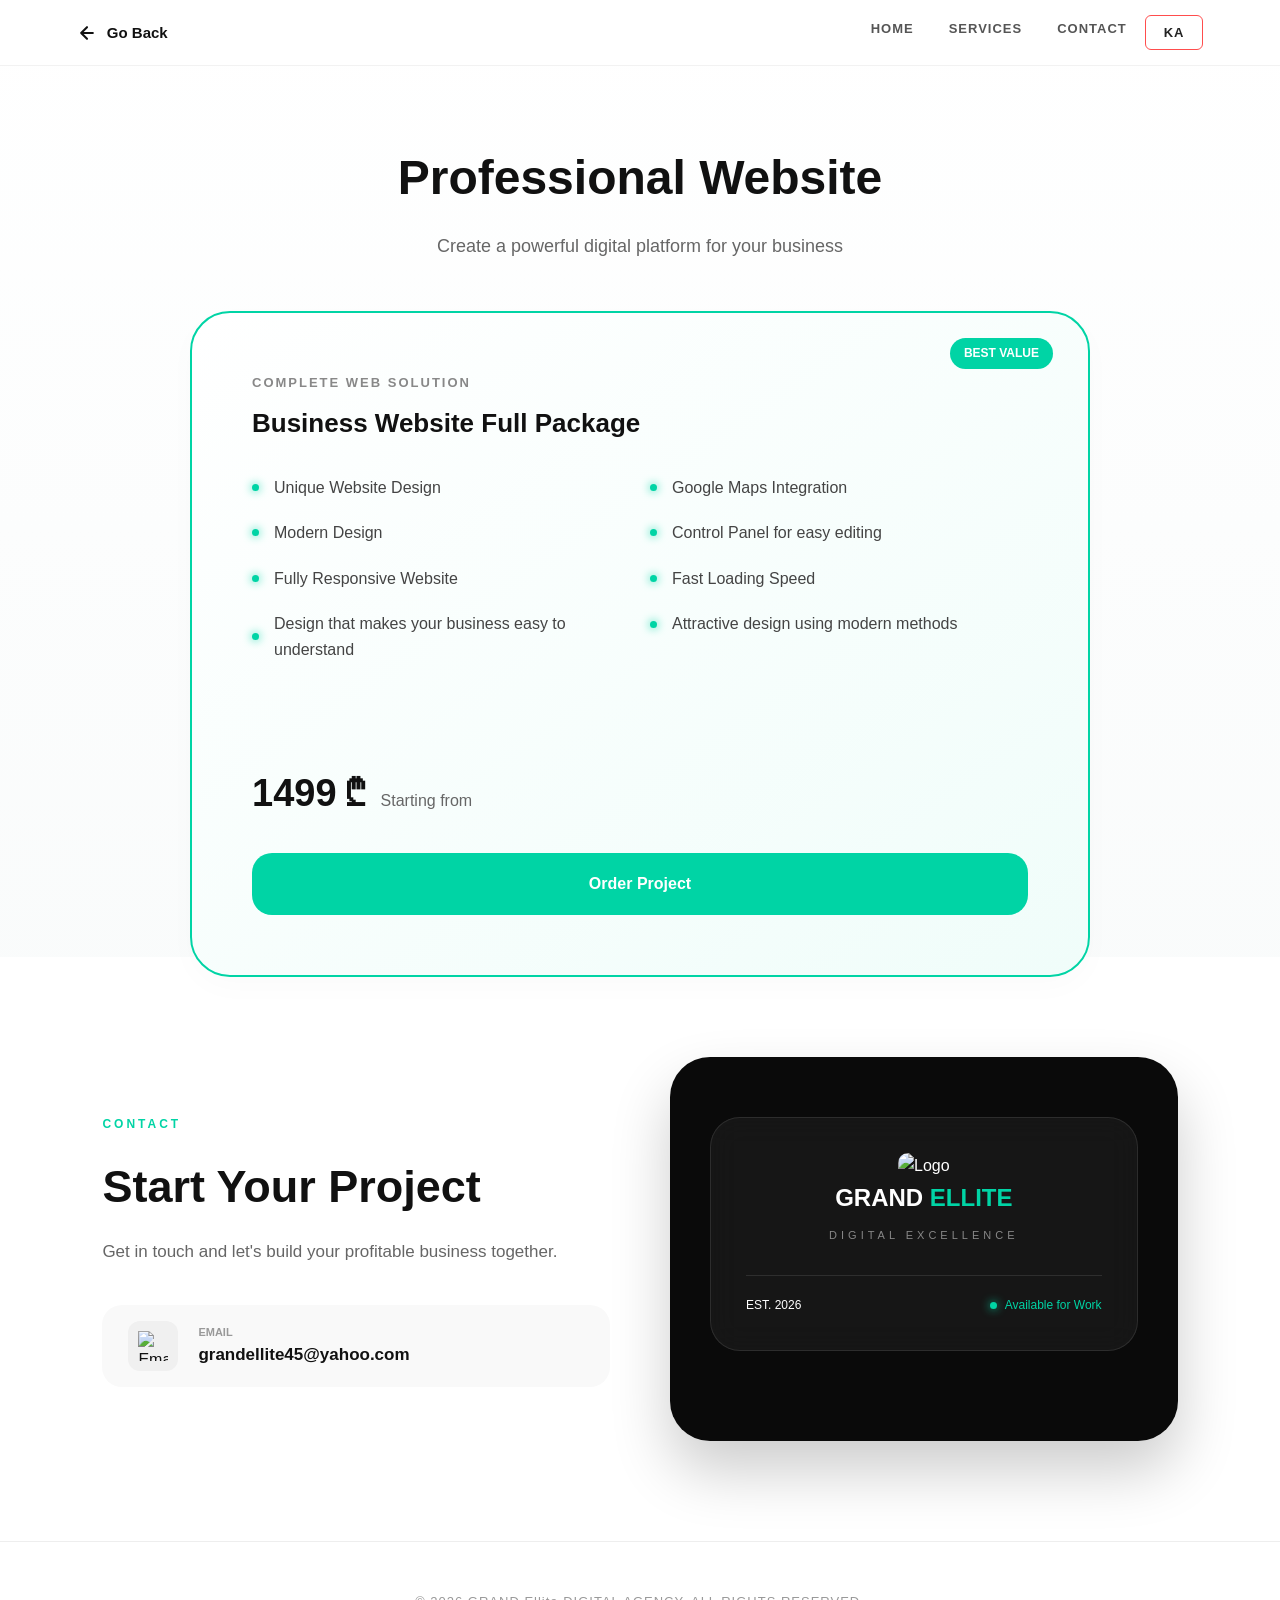
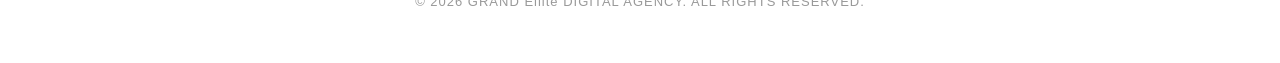
==== development.html @ 01a0b40e "Add files via upload" ====
<!DOCTYPE html>
<html lang="en">
<head>
<meta charset="UTF-8">
<meta name="viewport" content="width=device-width, initial-scale=1.0">
<title>Web Development | Grand Ellite</title>
<link rel="icon" type="image/jpg" href="https://res.cloudinary.com/dri8nh3tr/image/upload/v1772201062/641848408_2750234395339167_1551131228666599855_n_m57xh0.jpg">    
<link rel="stylesheet" href="style.css">
<link rel="stylesheet" href="marketing.css"> 
<meta name="description" content="Grand Ellite - Professional Digital Solutions & Web Development in Georgia. პროფესიონალური ციფრული გადაწყვეტილებები და ვებ-გვერდების დამზადება.">
<meta name="keywords" content="Grand Ellite, Digital Solutions, ვებ-საიტების დამზადება, Web Development Georgia, Social Media Marketing, ციფრული მარკეტინგი, ბიზნეს გადაწყვეტილებები, SEO Georgia">
<meta name="author" content="Grand Ellite Team">
<!-- <link rel="alternate" hreflang="ka" href="https://grandellite.ge/ka" />
<link rel="alternate" hreflang="en" href="https://grandellite.ge/en" /> -->
<meta property="og:title" content="Grand Ellite | Digital Solutions & Web Development">
<meta property="og:description" content="Professional digital services for your business. შექმენი შენი ციფრული მომავალი ჩვენთან ერთად.">
<meta property="og:type" content="website">
<meta property="og:url" content="https://grandellite.ge">
<meta property="og:image" content="https://t4.ftcdn.net/jpg/06/12/22/29/360_F_612222999_7nT8JXjdVkJMOdRHLBhQBqTvV8flOEJO.jpg">
<link rel="stylesheet" href="style.css">
</head>
<body>


<div class="top-nav">
    <a href="index.html#services" class="back-btn-minimal">
        <svg width="20" height="20" viewBox="0 0 24 24" fill="none" stroke="currentColor" stroke-width="2.5" stroke-linecap="round" stroke-linejoin="round"><path d="M19 12H5M12 19l-7-7 7-7"/></svg>
        <span data-key="go_back">Go Back</span>
    </a>
    
    <nav id="nav-menu">
        <a href="index.html#home" data-key="nav_home">Home</a>
        <a href="index.html#services" data-key="nav_services">Services</a>
        <a href="#contact" data-key="nav_contact">Contact</a>
        <button id="lang-switch" class="lang-btn">KA</button>
    </nav>

    <div class="burger" id="burger">
        <div class="line1"></div>
        <div class="line2"></div>
        <div class="line3"></div>
    </div>
</div>

<section class="packages-section">
    <div class="full-service-hero">
        <h1 data-key="web_h1">Professional <span class="accent">Websites</span></h1>
        <p class="hero-subtitle" data-key="web_p">Create a powerful digital platform for your business</p>
    </div>

    <div class="single-package-container">
        <div class="package-card-simple business-highlight featured-card">
            <div class="pkg-badge highlight" data-key="best_choice">Best Value</div>
            <div class="pkg-type accent-text" data-key="pkg_type">COMPLETE WEB SOLUTION</div>
            <div class="pkg-title" data-key="pkg_title">Business Website Full Package</div>
            
            <div class="pkg-grid-internal">
                <ul class="pkg-list">
                    <li><span class="dot"></span> <span data-key="feat_design">Unique Website Design</span></li>
                    <li><span class="dot"></span> <span data-key="feat_ui">Modern UI/UX</span></li>
                    <li><span class="dot"></span> <span data-key="feat_resp">Fully Responsive</span></li>
                    <li><span class="dot"></span> <span data-key="feat_conv">Conversion Layout</span></li>
                </ul>
                <ul class="pkg-list">
                    <li><span class="dot"></span> <span data-key="feat_maps">Google Maps Integration</span></li>
                    <li><span class="dot"></span> <span data-key="feat_panel">Control Panel</span></li>
                    <li><span class="dot"></span> <span data-key="feat_perf">High Performance</span></li>
                    <li><span class="dot"></span> <span data-key="feat_dev">Modern Standards</span></li>
                </ul>
            </div>
<!-- 
            <div class="benefits-grid">
                <div class="benefit-item">
                    <div class="benefit-icon">📈</div>
                    <h4 data-key="benefit1_h">Sales Growth</h4>
                    <p data-key="benefit1_p">Your business is open 24/7, reaching more customers.</p>
                </div>
                
                <div class="benefit-item">
                    <div class="benefit-icon">🤝</div>
                    <h4 data-key="benefit2_h">Build Trust</h4>
                    <p data-key="benefit2_p">A professional site builds brand authority.</p>
                </div>
                
                <div class="benefit-item">
                    <div class="benefit-icon">⚡</div>
                    <h4 data-key="benefit3_h">Automation</h4>
                    <p data-key="benefit3_p">Save time: Customers find information effortlessly.</p>
                </div>
            </div> -->

            <div class="pkg-price-box">
                <span class="price">1499 ₾</span>
                <span class="price-label" data-key="start_from">Starting from</span>
            </div>
            
            <a href="#contact" class="pkg-btn" data-key="order_btn">Order Project</a>
        </div>
    </div>
</section>

<section class="contact" id="contact">
    <div class="contact-container">
        <div class="contact-info">
            <span class="sub-title" data-key="cont_sub">Contact</span>
            <h2 class="contact-title" data-key="cont_h2">Start Your <span class="accent">Project</span></h2>
            <p class="contact-desc" data-key="cont_desc">Get in touch and let's build your profitable business together.</p>
            
            <div class="contact-methods">
                
<a href="mailto:grandellite45@yahoo.com" class="method-item">
    <div class="icon-img-box">
        <img src="https://cdn-icons-png.flaticon.com/512/542/542689.png" alt="Email" class="method-img">
    </div>
    <div>
        <h4 data-key="email">Email</h4>
        <p>grandellite45@yahoo.com</p>
    </div>
</a>
            </div> 
        </div>
        
        <div class="contact-branding-box">
            <div class="floating-card">
                <img class="float-img" src="https://res.cloudinary.com/dri8nh3tr/image/upload/v1772201062/641848408_2750234395339167_1551131228666599855_n_m57xh0.jpg" alt="Logo">
                <div class="card-logo">Grand <span>Ellite</span></div>
                <p class="excellence-text">Digital Excellence</p>
                <div class="card-footer">
                    <span>EST. 2026</span>
                    <div class="availability" data-key="avail">
                        <span class="dot"></span> Available for Work
                    </div>
                </div>
            </div>
      </div>
</section>

<footer data-key="footer">
    © 2026 GRAND ELLITE DIGITAL AGENCY. ALL RIGHTS RESERVED.
</footer>

<script src="script.js"></script>
</body>
</html>
---- style.css ----
* {
    margin: 0;
    padding: 0;
    box-sizing: border-box;
    font-family: 'Helvetica Neue', Helvetica, Arial, sans-serif;
    scroll-behavior: smooth;
}

body {
    background: #ffffff;
    color: #111;
    line-height: 1.6;
    overflow-x: hidden;
}

header {
    position: fixed;
    width: 100%;
    height: 80px;
    padding: 0 8%;
    display: flex;
    justify-content: space-between;
    align-items: center;
    background: rgba(255, 255, 255, 0.95);
    backdrop-filter: blur(10px);
    z-index: 1000;
    border-bottom: 1px solid #e0d2d2a1;
}

header span {
    color: #00d4a5;
}

.logo-container {
    display: flex;
    align-items: center;
    gap: 12px;
    text-decoration: none;
    color: inherit;
}

.logo-img {
    height: 60px; 
    width: auto;
    border-radius: 8px;
}

.logo {
    font-size: 22px;
    font-weight: 900;
    letter-spacing: 2px;
    text-transform: uppercase;
}

nav {
    display: flex;
    align-items: center;
}

nav a {
    color: #555;
    text-decoration: none;
    margin-left: 35px;
    font-size: 13px;
    font-weight: 700;
    text-transform: uppercase;
    letter-spacing: 1px;
    position: relative;
    padding-bottom: 6px;
    transition: color 0.3s ease;
}

nav a::after {
    content: '';
    position: absolute;
    width: 0;
    height: 2px;
    bottom: 0;
    left: 50%;
    background-color: #00d4a5;
    transition: all 0.3s cubic-bezier(0.4, 0, 0.2, 1);
    transform: translateX(-50%);
    opacity: 0;
}

nav a:hover {
    color: #00d4a5;
}

nav a:hover::after {
    width: 100%;
    opacity: 1;
}

nav a:last-child {
    border: 2px solid #00d4a5;
    padding: 10px 22px;
    border-radius: 50px;
    transition: all 0.3s ease;
}

nav a:last-child::after {
    display: none; 
}

nav a:last-child:hover {
    background: #00d4a5;
    color: #fff;
    transform: translateY(-2px);
}

.btn-more {
    display: inline-block;
    margin-top: 15px;
    padding: 10px 20px;
    background: rgba(255, 255, 255, 0.1);
    color: #fff;
    text-decoration: none;
    border-radius: 5px;
    font-size: 14px;
    font-weight: 500;
    transition: all 0.3s ease;
    border: 1px solid rgba(255, 255, 255, 0.2);
    backdrop-filter: blur(5px);
}

.btn-more:hover {
    background: #fff;
    color: #000;
    transform: translateY(-2px);
}

.premium-buttons {
    display: flex;
    gap: 15px;
    align-items: center;
    margin-top: 20px;
}

.premium-card .btn-more {
    margin-top: 0;
    border-color: #ffd700; 
}

.burger {
    display: none;
    cursor: pointer;
    z-index: 1001;
}

.burger div {
    width: 25px;
    height: 3px;
    background-color: #111;
    margin: 5px;
    transition: all 0.3s ease;
}

.hero {
    height: 100vh;
    display: flex;
    align-items: center;
    padding: 0 8%;
    background: linear-gradient(rgba(0,0,0,0.5), rgba(0,0,0,0.5)),
    url('https://images.unsplash.com/photo-1519389950473-47ba0277781c?q=80&w=2000') center/cover;
    color: white;
}

.hero-content {
    max-width: 800px;
}

.hero h1 {
    font-size: clamp(40px, 8vw, 70px);
    line-height: 1.1;
    margin-bottom: 20px;
    font-weight: 800;
}

.hero p {
    font-size: clamp(16px, 3vw, 20px);
    margin-bottom: 35px;
    color: #e0e0e0;
    max-width: 600px;
}

.cta-btn {
    display: inline-block;
    padding: 18px 40px;
    background: #00d4a5;
    color: #000;
    text-decoration: none;
    border-radius: 50px;
    font-weight: 800;
    text-transform: uppercase;
    font-size: 14px;
    transition: 0.3s;
}

.cta-btn:hover {
    background: #fff;
    transform: translateY(-3px);
    box-shadow: 0 10px 20px rgba(0,0,0,0.2);
}

:root{
    --accent: #ff4d4d;
    --text: #222;
    --speed: .25s;
}

.lang-btn{
    display:inline-flex;
    align-items:center;
    justify-content:center;
    margin-left:18px;
    padding:9px 18px;
    font-size:13px;
    font-weight:600;
    letter-spacing:0.8px;
    color:var(--text);
    background:transparent;
    border:1.8px solid var(--accent);
    border-radius:6px; 
    cursor:pointer;
    transition: all var(--speed) ease;
}

.lang-btn:hover{
    color:var(--accent);
    border-color:var(--accent);
    background:rgba(255,77,77,0.08);
    transform:translateY(-2px);
}

.lang-btn:active{
    transform:translateY(0);
    background:rgba(255,77,77,0.15);
}

@media (max-width:768px){

    .lang-btn{
        margin-top:15px;
        margin-left:0;
        width:150px;
        padding:10px;
    }}

.services {
    padding: 120px 8%;
    background: #fff;
}

.services-header {
    text-align: center;
    margin-bottom: 70px;
}

.sub-title {
    color: #00d4a5;
    font-weight: 800;
    letter-spacing: 3px;
    text-transform: uppercase;
    font-size: 12px;
}

.services-title {
    font-size: 45px;
    font-weight: 900;
    margin-top: 10px;
}

.accent { color: #00d4a5; font-style: italic; }

.services-grid {
    display: grid;
    grid-template-columns: 1fr 1fr; 
    gap: 30px;
    max-width: 1200px;
    margin: 0 auto;
}

.card {
    position: relative;
    border-radius: 35px;
    overflow: hidden;
    min-height: 400px;
    border: 1px solid #f0f0f0;
    background: #fff;
    transition: all 0.5s ease;
    cursor: pointer;
}

.card:hover {
    transform: translateY(-10px);
    box-shadow: 0 30px 60px rgba(0,0,0,0.1);
}

.card-image {
    position: absolute;
    inset: 0;
    background-size: cover;
    background-position: center;
    transition: 0.6s;
}

.card:hover .card-image { transform: scale(1.1); }

.card-overlay {
    position: absolute;
    inset: 0;
    background: linear-gradient(to top, rgba(0,0,0,0.9), rgba(0,0,0,0.1));
}

.card-body {
    position: absolute;
    bottom: 0;
    padding: 45px;
    color: white;
    z-index: 2;
}

.card-tag {
    background: #00d4a5;
    color: #000;
    padding: 5px 15px;
    border-radius: 50px;
    font-size: 10px;
    font-weight: 800;
    text-transform: uppercase;
    display: inline-block;
    margin-bottom: 15px;
}

.card-tag.gold { background: #ffd700; }
.card h3 { font-size: 28px; margin-bottom: 10px; }
.card p { font-size: 16px; opacity: 0.8; }

.full-width {
    grid-column: span 2;
    background: #0a0a0a;
    min-height: 500px;
    display: flex;
}

.premium-layout {
    display: flex;
    width: 100%;
    height: 100%;
}

.premium-text {
    flex: 1;
    padding: 70px;
    display: flex;
    flex-direction: column;
    justify-content: center;
    color: white;
}

.premium-text h3 { font-size: 45px; margin-bottom: 20px; color: white; }
.premium-text p { color: #aaa; font-size: 18px; margin-bottom: 35px; line-height: 1.7; }

.premium-gallery {
    flex: 1;
    display: flex;
    gap: 20px;
    padding: 30px;
    background: #111;
}

.gallery-item {
    flex: 1;
    border-radius: 25px;
    overflow: hidden;
    position: relative;
    box-shadow: 0 20px 40px rgba(0,0,0,0.5);
}

.gallery-item img {
    width: 100%;
    height: 100%;
    object-fit: cover;
    transition: 0.5s;
}

.item-1 { transform: translateY(-20px); }
.item-2 { transform: translateY(20px); }
.gallery-item:hover img { transform: scale(1.1) rotate(2deg); }

.badge-discount {
    position: absolute;
    top: 30px;
    right: 30px;
    background: #f43f5e;
    color: white;
    padding: 8px 20px;
    border-radius: 50px;
    font-weight: 900;
    font-size: 13px;
    z-index: 10;
}

.wa-container {
    position: fixed;
    bottom: 20px;
    right: 20px;
    z-index: 999;
}

.wa-button {
    width: 60px;
    height: 60px;
    background: #25D366;
    border-radius: 50%;
    display: flex;
    align-items: center;
    justify-content: center;
    cursor: pointer;
    box-shadow: 0 8px 25px rgba(0,0,0,0.3);
    animation: pulse 2s infinite;
}

.wa-button img {
    width: 30px;
}

@keyframes pulse {
    0% { box-shadow: 0 0 0 0 rgba(37,211,102, 0.7); }
    70% { box-shadow: 0 0 0 15px rgba(37,211,102, 0); }
    100% { box-shadow: 0 0 0 0 rgba(37,211,102, 0); }
}

.wa-chat-box {
    width: 280px;
    background: #111;
    border-radius: 15px;
    overflow: hidden;
    display: none;
    margin-bottom: 10px;
    box-shadow: 0 10px 30px rgba(0,0,0,0.4);
}

.wa-header {
    background: #25D366;
    color: white;
    padding: 10px;
    display: flex;
    justify-content: space-between;
    align-items: center;
}

.wa-header span{
    cursor: pointer;
}

.wa-body {
    padding: 15px;
    display: flex;
    flex-direction: column;
    gap: 10px;
}

.wa-body input {
    padding: 8px;
    border-radius: 8px;
    border: none;
}

.wa-body button {
    background: #25D366;
    border: none;
    padding: 8px;
    border-radius: 8px;
    cursor: pointer;
    font-weight: bold;
}



footer {
    padding: 50px;
    text-align: center;
    border-top: 1px solid #eee;
    color: #999;
    font-size: 13px;
}

.contact {
    padding: 100px 8%;
    background: #ffffff;
    margin-top: -100px;
}

.contact-container {
    max-width: 1200px;
    margin: 0 auto;
    display: grid;
    grid-template-columns: 1fr 1fr;
    gap: 60px;
    align-items: center;
}

.contact-title {
    font-size: 45px;
    font-weight: 900;
    margin: 15px 0;
}

.contact-desc {
    color: #666;
    margin-bottom: 40px;
    font-size: 17px;
}

.contact-methods {
    display: flex;
    flex-direction: column;
    gap: 15px;
}

.method-item {
    display: flex;
    align-items: center;
    gap: 20px;
    padding: 20px;
    background: #fcfcfc;
    border: 1px solid #f0f0f0;
    border-radius: 20px;
    text-decoration: none;
    color: inherit;
    transition: 0.3s;
}

.method-item:hover {
    transform: translateX(10px);
    border-color: #00d4a5;
}

.method-item .icon {
    font-size: 20px;
    color: #00d4a5;
    background: rgba(0, 212, 165, 0.1);
    width: 50px;
    height: 50px;
    display: flex;
    align-items: center;
    justify-content: center;
    border-radius: 12px;
}

.method-item h4 { font-size: 11px; text-transform: uppercase; color: #999; }
.method-item p { font-weight: 700; font-size: 17px; }

/* Branding Box (Right) */
.contact-branding-box {
    background: #0a0a0a;
    border-radius: 40px;
    padding: 60px 40px;
    position: relative;
    overflow: hidden;
    display: flex;
    flex-direction: column;
    align-items: center;
    box-shadow: 0 30px 60px rgba(0,0,0,0.2);
}

.floating-card {
    background: rgba(255, 255, 255, 0.05);
    backdrop-filter: blur(15px);
    border: 1px solid rgba(255, 255, 255, 0.1);
    padding: 35px;
    border-radius: 30px;
    width: 100%;
    text-align: center;
    color: white;
    z-index: 2;
    margin-bottom: 30px;
}

.float-img{
    max-width: 120px;
    border-radius: 10px;
}

.card-img-top {
    height: 60px;
    margin-bottom: 15px;
}

.card-logo {
    font-size: 24px;
    font-weight: 900;
    text-transform: uppercase;
}

.card-logo span { color: #00d4a5; }

.excellence-text {
    font-size: 11px;
    letter-spacing: 4px;
    text-transform: uppercase;
    color: #888;
    margin: 10px 0 30px;
}

.card-footer {
    display: flex;
    justify-content: space-between;
    align-items: center;
    font-size: 12px;
    border-top: 1px solid rgba(255,255,255,0.1);
    padding-top: 20px;
}

.availability {
    display: flex;
    align-items: center;
    gap: 8px;
    color: #00d4a5;
}

.dot {
    width: 7px;
    height: 7px;
    background: #00d4a5;
    border-radius: 50%;
    box-shadow: 0 0 10px #00d4a5;
    animation: blink 2s infinite;
}

.social-links {
    display: flex;
    gap: 15px;
    justify-content: center;
    margin-top: 10px;
}

.social-icon-img {
    width: 45px;
    height: 45px;
    background: rgba(255, 255, 255, 0.1); 
    border-radius: 50%;
    display: flex;
    align-items: center;
    justify-content: center;
    transition: all 0.3s ease;
    padding: 10px;
    overflow: hidden;
}

.social-icon-img img {
    width: 100%;
    height: 100%;
    object-fit: contain;
}

.social-icon-img:hover {
    background: rgba(255, 255, 255, 0.2);
    transform: translateY(-5px) scale(1.1);
    box-shadow: 0 10px 20px rgba(0, 0, 0, 0.3);
}

.social-icon-img[aria-label="TikTok"] img {
    filter: drop-shadow(0 0 2px rgba(255,255,255,0.5));
}

.circle-decoration {
    position: absolute;
    width: 250px;
    height: 250px;
    background: #00d4a5;
    filter: blur(100px);
    opacity: 0.15;
    top: -50px;
    right: -50px;
}

.icon-img-box {
    width: 50px;
    height: 50px;
    display: flex;
    align-items: center;
    justify-content: center;
    background: #f0f0f0; 
    border-radius: 12px;
    padding: 10px;
    transition: all 0.3s ease;
}

.method-img {
    width: 100%;
    height: 100%;
    object-fit: contain;
    transition: all 0.3s ease;
}

.method-item:hover .icon-img-box {
    background: rgba(0, 212, 165, 0.15);
    transform: scale(1.05);
}

.method-item:hover .method-img {
    transform: scale(1.1); 
}

.method-item {
    display: flex;
    align-items: center;
    gap: 20px;
    padding: 15px 25px;
    background: #f9f9f9;
    border-radius: 20px;
    text-decoration: none;
    color: #111;
    transition: 0.3s;
    border: 1px solid transparent; 
}

.method-item:hover {
    background: #ffffff;
    border-color: #00d4a5;
    box-shadow: 0 10px 20px rgba(0,0,0,0.05);
}

/* FAQ Static Section */
.faq-static {
    padding: 100px 8%;
    background: #ffffff;
    margin-top: -120px;
}

.faq-static-container {
    max-width: 1200px;
    margin: 0 auto;
}

.faq-static-grid {
    display: grid;
    grid-template-columns: repeat(auto-fit, minmax(450px, 1fr));
    gap: 30px;
}

.faq-static-card {
    background: #f3f1f1ca;
    padding: 35px;
    border-radius: 30px;
    border: 1px solid #f0f0f0;
    transition: 0.3s;
    cursor: pointer;
    display: flex;
    flex-direction: column;
}

.faq-static-card:hover {
    background: #fff;
    border-color: #00d4a5;
    box-shadow: 0 15px 40px rgba(0,0,0,0.05);
    transform: translateY(-5px);
}

.faq-q-box {
    display: flex;
    align-items: center; 
    gap: 15px;
    margin-bottom: 15px;
}

.faq-logo-box {
    width: 100px;
    height: 100px;
    min-width: 100px;
    display: flex;
    align-items: center;
    justify-content: center;
}

.faq-logo-box img {
    width: 100%;
    height: 100%;
    object-fit: contain;
}

.faq-q-box h3 {
    font-size: 19px;
    font-weight: 800;
    color: #111;
    line-height: 1.4;
}

.faq-a-box p {
    color: #666;
    font-size: 15px;
    line-height: 1.7;
    padding-left: 55px; 
}

@keyframes fadeInUp {
    from {
        opacity: 0;
        transform: translateY(30px);
    }
    to {
        opacity: 1;
        transform: translateY(0);
    }
}

.reveal {
    opacity: 0; 
    animation: fadeInUp 1s ease forwards;
}

.delay-1 { animation-delay: 0.2s; }
.delay-2 { animation-delay: 0.5s; }
.delay-3 { animation-delay: 0.8s; }

.referral-program {
    padding: 100px 5%;
    background-color: #0b0b0b;
    color: #fff;
    font-family: 'Segoe UI', sans-serif;
}

.referral-container {
    max-width: 1200px;
    margin: 0 auto;
    display: flex;
    align-items: center;
    gap: 50px;
    background: #151515;
    padding: 60px;
    border-radius: 30px;
    border: 1px solid #333;
}

.ref-content-side {
    flex: 1;
}

.badge {
    background: #ffd700;
    color: #000;
    padding: 5px 15px;
    border-radius: 50px;
    font-weight: bold;
    font-size: 0.8rem;
    text-transform: uppercase;
}

.ref-content-side h2 {
    font-size: 3rem;
    margin-top: 20px;
    line-height: 1.2;
}

.highlight {
    color: #ffd700;
}

.ref-content-side p {
    color: #aaa;
    margin: 20px 0;
    font-size: 1.1rem;
}

.income-info {
    margin: 30px 0;
}

.income-item {
    display: flex;
    justify-content: space-between;
    background: rgba(255, 215, 0, 0.05);
    padding: 15px 20px;
    border-radius: 10px;
    margin-bottom: 10px;
    border-left: 4px solid #ffd700;
}

.your-profit {
    font-weight: bold;
    color: #ffd700;
}

.simple-steps {
    display: flex;
    gap: 20px;
    margin-bottom: 40px;
}

.s-step {
    text-align: center;
    flex: 1;
}

.s-step img {
    width: 40px;
    filter: invert(1); 
    margin-bottom: 10px;
}

.s-step p {
    font-size: 0.9rem;
    color: #fff;
}

.btn-cash {
    display: inline-block;
    padding: 18px 40px;
    background: #ffd700;
    color: #000;
    font-weight: bold;
    text-decoration: none;
    border-radius: 12px;
    font-size: 1.1rem;
    transition: 0.3s;
}

.btn-cash:hover {
    transform: scale(1.05);
    box-shadow: 0 10px 30px rgba(255, 215, 0, 0.3);
}

.ref-image-side {
    flex: 1;
}

.money-img-wrapper {
    position: relative;
}

.money-img-wrapper img {
    width: 100%;
    border-radius: 20px;
    box-shadow: 0 20px 50px rgba(0,0,0,0.5);
}

.cash-badge {
    position: absolute;
    bottom: -20px;
    right: -20px;
    background: #ffd700;
    color: #000;
    padding: 20px 30px;
    border-radius: 15px;
    font-size: 1.5rem;
    font-weight: 900;
    transform: rotate(-5deg);
    box-shadow: 0 10px 20px rgba(0,0,0,0.3);
}
.burger div {
    width: 25px;
    height: 3px;
    background-color: #111;
    margin: 5px;
    transition: all 0.3s ease;
}

/* მობილურზე რომ გამოჩნდეს */
@media (max-width: 900px) {
    .burger {
        display: block !important;
    }
    .ref-content-side h2 {
        font-size: 2rem;
    }
    .ref-image-side {
        margin-top: 40px;
    }
     .faq-static-grid {
        grid-template-columns: 1fr;
    }
    .faq-static-card {
        padding: 25px;
    }
    .faq-static {
        padding: 60px 5%;
    }
    .faq-a-box p {
        padding-left: 0; 
        margin-top: 10px;
    }
    
    nav a:last-child {
    border:none;

}

    .contact-container {
     grid-template-columns: 1fr; 
    }

    .contact { 
    padding: 60px 5%; 
 }

    header {
        padding: 0 5%;
    }

    .burger {
        display: block;
        cursor: pointer;
        z-index: 1100; 
    }

    nav {
        position: fixed;
        right: 0;
        top: 0;
        height: 100vh;
        width: 60%; 
        background: #ffffff;
        display: flex;
        flex-direction: column;
        align-items: flex-start;
        padding: 120px 40px;
        box-shadow: -15px 0 35px rgba(0,0,0,0.1);
        z-index: 1050;
        transform: translateX(100%);
        transition: transform 0.5s cubic-bezier(0.77, 0.2, 0.05, 1);
    }

    .nav-active {
        transform: translateX(0%);
    }

    nav a {
        margin: 10px 0;
        margin-left: 0;
        font-size: 16px;
        font-weight: 600;
        width: 100%;
        padding: 12px 0;
        border-bottom: 1px solid #f0f0f0;
        color: #111;
        display: block;
    }

    nav a:last-child {
        border-bottom: none;
        background: transparent;
        color: #00d4a5;
        padding: 15px 0;
        border-radius: 0;
        font-weight: 800;
    }

    nav a:last-child:hover {
        background: transparent;
        color: #111;
        transform: none;
    }

    .toggle .line1 {
        transform: rotate(-45deg) translate(-5px, 6px);
        background-color: #00d4a5;
    }
    .toggle .line2 {
        opacity: 0;
    }
    .toggle .line3 {
        transform: rotate(45deg) translate(-5px, -6px);
        background-color: #00d4a5;
    }

    .services-grid {
        grid-template-columns: 1fr;
        gap: 20px;
    }

    .full-width {
        grid-column: span 1;
        flex-direction: column;
    }

    .card {
        min-height: 350px;
    }

    .premium-layout {
        flex-direction: column;
    }

    .premium-text {
        padding: 40px 25px;
        order: 2;
    }

    .premium-text h3 {
        font-size: 30px;
    }

    .premium-gallery {
        flex: none;
        height: 350px;
        padding: 20px;
        order: 1;
    }

    .item-1, .item-2 {
        transform: translateY(0); 
    }

    .hero h1 {
        font-size: 35px;
    }
}

@keyframes blink {
    0%, 100% { opacity: 1; }
    50% { opacity: 0.3; }
}

@media screen and (max-width:1300px) {
    .hero{
        height: 70vh;
    }
}

@media screen and (max-width:600px) {
    .hero-content{
        margin-top: 50px;
    }
}
---- marketing.css ----
body {
    font-family: 'Inter', 'Segoe UI', sans-serif;
    margin: 0;
    padding: 0;
    overflow-x: hidden;
}

.top-nav {
    display: flex;
    justify-content: space-between;
    align-items: center;
    padding: 15px 6%;
    background: rgba(255, 255, 255, 0.95);
    backdrop-filter: blur(10px);
    position: fixed;
    width: 100%;
    box-sizing: border-box;
    border-bottom: 1px solid rgba(0,0,0,0.05);
    top: 0;
    z-index: 1000;
}

.back-btn-minimal {
    display: flex;
    align-items: center;
    gap: 10px;
    text-decoration: none;
    color: #111;
    font-weight: 700;
    font-size: 15px;
    transition: 0.3s;
}

.back-btn-minimal:hover {
    color: #00d4a5;
    transform: translateX(-5px);
}

.nav-brand {
    display: flex;
    align-items: center;
    gap: 12px;
}

.nav-brand img {
    width: 40px;
    height: 40px;
    border-radius: 8px;
}

.logo-text {
    font-size: 18px;
    font-weight: 800;
}

.logo-text span {
    color: #00d4a5;
}

.full-service-hero {
    text-align: center;
    margin-bottom: 50px;
}

.full-service-hero h1 {
    font-size: clamp(32px, 5vw, 48px);
    font-weight: 900;
    color: #111;
    margin-bottom: 15px;
}

.full-service-hero .accent {
    color: #00d4a5;
}

.hero-subtitle {
    color: #666;
    font-size: 18px;
}

.packages-section {
    padding: 140px 8% 80px;
    background: linear-gradient(180deg, #ffffff 0%, #f9fbfb 100%);
}

.packages-grid {
    display: grid;
    grid-template-columns: repeat(auto-fit, minmax(300px, 1fr));
    gap: 30px;
    max-width: 1200px;
    margin: 0 auto;
}

.package-card-simple {
    background: #fff;
    border: 1px solid #eee;
    padding: 50px 40px;
    border-radius: 40px;
    transition: all 0.4s cubic-bezier(0.175, 0.885, 0.32, 1.275);
    position: relative;
    display: flex;
    flex-direction: column;
    box-shadow: 0 10px 30px rgba(0,0,0,0.02);
}

.package-card-simple:hover {
    transform: translateY(-15px);
    box-shadow: 0 25px 50px rgba(0, 212, 165, 0.1);
    border-color: #00d4a5;
}

.pkg-badge {
    position: absolute;
    top: 25px;
    right: 35px;
    background: #f0fdfa;
    color: #00d4a5;
    padding: 6px 14px;
    border-radius: 20px;
    font-size: 12px;
    font-weight: 700;
    text-transform: uppercase;
}

.business-highlight {
    background: #fff;
    border: 2px solid #00d4a5;
}

.business-highlight .pkg-badge {
    background: #00d4a5;
    color: #fff;
}

.pkg-type {
    font-size: 13px;
    font-weight: 800;
    letter-spacing: 2px;
    margin-bottom: 15px;
    color: #888;
}

.pkg-title {
    font-size: 26px;
    font-weight: 800;
    margin-bottom: 35px;
    color: #111;
    line-height: 1.2;
}

.pkg-list {
    list-style: none;
    padding: 0;
    margin: 0 0 40px 0;
    flex-grow: 1;
}

.pkg-list li {
    display: flex;
    align-items: center;
    gap: 15px;
    margin-bottom: 20px;
    font-size: 16px;
    color: #444;
}

.dot {
    width: 8px;
    height: 8px;
    background: #00d4a5;
    border-radius: 50%;
    flex-shrink: 0;
}

.pkg-price-box {
    margin-top: auto;
    margin-bottom: 30px;
}

.price {
    font-size: 38px;
    font-weight: 900;
    color: #111;
}

.pkg-btn {
    display: block;
    text-align: center;
    padding: 18px;
    background: #f4f4f4;
    color: #111;
    text-decoration: none;
    border-radius: 20px;
    font-weight: 700;
    transition: 0.3s;
    border: none;
}

.pkg-btn:hover {
    background: #111;
    color: #fff;
}

.business-highlight .pkg-btn {
    background: #00d4a5;
    color: #fff;
}

.business-highlight .pkg-btn:hover {
    background: #00b38a;
    transform: scale(1.02);
}

footer {
    text-align: center;
    padding: 40px;
    font-size: 13px;
    color: #888;
    background: #fff;
    border-top: 1px solid #eee;
    letter-spacing: 1px;
}

.single-package-container {
    max-width: 900px;
    margin: 0 auto;
    display: flex;
    justify-content: center;
}

.featured-card {
    width: 100%;
    padding: 60px !important;
    background: linear-gradient(145deg, #ffffff, #f0fdfa) !important;
}

.pkg-grid-internal {
    display: grid;
    grid-template-columns: 1fr 1fr;
    gap: 20px;
    margin-bottom: 40px;
}

.price-label {
    font-size: 16px;
    color: #666;
    margin-left: 10px;
    font-weight: 500;
}

@media (max-width: 600px) {
    .pkg-grid-internal {
        grid-template-columns: 1fr;
    }
    .featured-card {
        padding: 40px 25px !important;
    }
}

@media (max-width: 768px) {
    .logo-text {
        display: none; 
    }
    .packages-section {
        padding-top: 100px;
    }
    .packages-grid {
        grid-template-columns: 1fr;
    }
    .package-card-simple {
        padding: 40px 30px;
    }
    .benefits-grid {
        grid-template-columns: 1fr;
        padding: 0 20px;
    }
}

.benefits-grid {
    display: grid;
    grid-template-columns: repeat(auto-fit, minmax(250px, 1fr));
    gap: 25px;
    margin-top: 60px;
    max-width: 1100px;
    margin-left: auto;
    margin-right: auto;
}

.benefit-item {
    background: #ffffff;
    padding: 30px;
    border-radius: 25px;
    border: 1px solid #f0f0f0;
    transition: 0.3s;
    text-align: center;
}

.benefit-item:hover {
    transform: translateY(-5px);
    border-color: #00d4a5;
    box-shadow: 0 15px 35px rgba(0,0,0,0.05);
}

.benefit-icon {
    font-size: 32px;
    margin-bottom: 15px;
}

.benefit-item h4 {
    font-size: 18px;
    font-weight: 800;
    margin-bottom: 12px;
    color: #111;
}

.benefit-item p {
    font-size: 14px;
    color: #666;
    line-height: 1.6;
}
---- style.css ----
* {
    margin: 0;
    padding: 0;
    box-sizing: border-box;
    font-family: 'Helvetica Neue', Helvetica, Arial, sans-serif;
    scroll-behavior: smooth;
}

body {
    background: #ffffff;
    color: #111;
    line-height: 1.6;
    overflow-x: hidden;
}

header {
    position: fixed;
    width: 100%;
    height: 80px;
    padding: 0 8%;
    display: flex;
    justify-content: space-between;
    align-items: center;
    background: rgba(255, 255, 255, 0.95);
    backdrop-filter: blur(10px);
    z-index: 1000;
    border-bottom: 1px solid #e0d2d2a1;
}

header span {
    color: #00d4a5;
}

.logo-container {
    display: flex;
    align-items: center;
    gap: 12px;
    text-decoration: none;
    color: inherit;
}

.logo-img {
    height: 60px; 
    width: auto;
    border-radius: 8px;
}

.logo {
    font-size: 22px;
    font-weight: 900;
    letter-spacing: 2px;
    text-transform: uppercase;
}

nav {
    display: flex;
    align-items: center;
}

nav a {
    color: #555;
    text-decoration: none;
    margin-left: 35px;
    font-size: 13px;
    font-weight: 700;
    text-transform: uppercase;
    letter-spacing: 1px;
    position: relative;
    padding-bottom: 6px;
    transition: color 0.3s ease;
}

nav a::after {
    content: '';
    position: absolute;
    width: 0;
    height: 2px;
    bottom: 0;
    left: 50%;
    background-color: #00d4a5;
    transition: all 0.3s cubic-bezier(0.4, 0, 0.2, 1);
    transform: translateX(-50%);
    opacity: 0;
}

nav a:hover {
    color: #00d4a5;
}

nav a:hover::after {
    width: 100%;
    opacity: 1;
}

nav a:last-child {
    border: 2px solid #00d4a5;
    padding: 10px 22px;
    border-radius: 50px;
    transition: all 0.3s ease;
}

nav a:last-child::after {
    display: none; 
}

nav a:last-child:hover {
    background: #00d4a5;
    color: #fff;
    transform: translateY(-2px);
}

.btn-more {
    display: inline-block;
    margin-top: 15px;
    padding: 10px 20px;
    background: rgba(255, 255, 255, 0.1);
    color: #fff;
    text-decoration: none;
    border-radius: 5px;
    font-size: 14px;
    font-weight: 500;
    transition: all 0.3s ease;
    border: 1px solid rgba(255, 255, 255, 0.2);
    backdrop-filter: blur(5px);
}

.btn-more:hover {
    background: #fff;
    color: #000;
    transform: translateY(-2px);
}

.premium-buttons {
    display: flex;
    gap: 15px;
    align-items: center;
    margin-top: 20px;
}

.premium-card .btn-more {
    margin-top: 0;
    border-color: #ffd700; 
}

.burger {
    display: none;
    cursor: pointer;
    z-index: 1001;
}

.burger div {
    width: 25px;
    height: 3px;
    background-color: #111;
    margin: 5px;
    transition: all 0.3s ease;
}

.hero {
    height: 100vh;
    display: flex;
    align-items: center;
    padding: 0 8%;
    background: linear-gradient(rgba(0,0,0,0.5), rgba(0,0,0,0.5)),
    url('https://images.unsplash.com/photo-1519389950473-47ba0277781c?q=80&w=2000') center/cover;
    color: white;
}

.hero-content {
    max-width: 800px;
}

.hero h1 {
    font-size: clamp(40px, 8vw, 70px);
    line-height: 1.1;
    margin-bottom: 20px;
    font-weight: 800;
}

.hero p {
    font-size: clamp(16px, 3vw, 20px);
    margin-bottom: 35px;
    color: #e0e0e0;
    max-width: 600px;
}

.cta-btn {
    display: inline-block;
    padding: 18px 40px;
    background: #00d4a5;
    color: #000;
    text-decoration: none;
    border-radius: 50px;
    font-weight: 800;
    text-transform: uppercase;
    font-size: 14px;
    transition: 0.3s;
}

.cta-btn:hover {
    background: #fff;
    transform: translateY(-3px);
    box-shadow: 0 10px 20px rgba(0,0,0,0.2);
}

:root{
    --accent: #ff4d4d;
    --text: #222;
    --speed: .25s;
}

.lang-btn{
    display:inline-flex;
    align-items:center;
    justify-content:center;
    margin-left:18px;
    padding:9px 18px;
    font-size:13px;
    font-weight:600;
    letter-spacing:0.8px;
    color:var(--text);
    background:transparent;
    border:1.8px solid var(--accent);
    border-radius:6px; 
    cursor:pointer;
    transition: all var(--speed) ease;
}

.lang-btn:hover{
    color:var(--accent);
    border-color:var(--accent);
    background:rgba(255,77,77,0.08);
    transform:translateY(-2px);
}

.lang-btn:active{
    transform:translateY(0);
    background:rgba(255,77,77,0.15);
}

@media (max-width:768px){

    .lang-btn{
        margin-top:15px;
        margin-left:0;
        width:150px;
        padding:10px;
    }}

.services {
    padding: 120px 8%;
    background: #fff;
}

.services-header {
    text-align: center;
    margin-bottom: 70px;
}

.sub-title {
    color: #00d4a5;
    font-weight: 800;
    letter-spacing: 3px;
    text-transform: uppercase;
    font-size: 12px;
}

.services-title {
    font-size: 45px;
    font-weight: 900;
    margin-top: 10px;
}

.accent { color: #00d4a5; font-style: italic; }

.services-grid {
    display: grid;
    grid-template-columns: 1fr 1fr; 
    gap: 30px;
    max-width: 1200px;
    margin: 0 auto;
}

.card {
    position: relative;
    border-radius: 35px;
    overflow: hidden;
    min-height: 400px;
    border: 1px solid #f0f0f0;
    background: #fff;
    transition: all 0.5s ease;
    cursor: pointer;
}

.card:hover {
    transform: translateY(-10px);
    box-shadow: 0 30px 60px rgba(0,0,0,0.1);
}

.card-image {
    position: absolute;
    inset: 0;
    background-size: cover;
    background-position: center;
    transition: 0.6s;
}

.card:hover .card-image { transform: scale(1.1); }

.card-overlay {
    position: absolute;
    inset: 0;
    background: linear-gradient(to top, rgba(0,0,0,0.9), rgba(0,0,0,0.1));
}

.card-body {
    position: absolute;
    bottom: 0;
    padding: 45px;
    color: white;
    z-index: 2;
}

.card-tag {
    background: #00d4a5;
    color: #000;
    padding: 5px 15px;
    border-radius: 50px;
    font-size: 10px;
    font-weight: 800;
    text-transform: uppercase;
    display: inline-block;
    margin-bottom: 15px;
}

.card-tag.gold { background: #ffd700; }
.card h3 { font-size: 28px; margin-bottom: 10px; }
.card p { font-size: 16px; opacity: 0.8; }

.full-width {
    grid-column: span 2;
    background: #0a0a0a;
    min-height: 500px;
    display: flex;
}

.premium-layout {
    display: flex;
    width: 100%;
    height: 100%;
}

.premium-text {
    flex: 1;
    padding: 70px;
    display: flex;
    flex-direction: column;
    justify-content: center;
    color: white;
}

.premium-text h3 { font-size: 45px; margin-bottom: 20px; color: white; }
.premium-text p { color: #aaa; font-size: 18px; margin-bottom: 35px; line-height: 1.7; }

.premium-gallery {
    flex: 1;
    display: flex;
    gap: 20px;
    padding: 30px;
    background: #111;
}

.gallery-item {
    flex: 1;
    border-radius: 25px;
    overflow: hidden;
    position: relative;
    box-shadow: 0 20px 40px rgba(0,0,0,0.5);
}

.gallery-item img {
    width: 100%;
    height: 100%;
    object-fit: cover;
    transition: 0.5s;
}

.item-1 { transform: translateY(-20px); }
.item-2 { transform: translateY(20px); }
.gallery-item:hover img { transform: scale(1.1) rotate(2deg); }

.badge-discount {
    position: absolute;
    top: 30px;
    right: 30px;
    background: #f43f5e;
    color: white;
    padding: 8px 20px;
    border-radius: 50px;
    font-weight: 900;
    font-size: 13px;
    z-index: 10;
}

.wa-container {
    position: fixed;
    bottom: 20px;
    right: 20px;
    z-index: 999;
}

.wa-button {
    width: 60px;
    height: 60px;
    background: #25D366;
    border-radius: 50%;
    display: flex;
    align-items: center;
    justify-content: center;
    cursor: pointer;
    box-shadow: 0 8px 25px rgba(0,0,0,0.3);
    animation: pulse 2s infinite;
}

.wa-button img {
    width: 30px;
}

@keyframes pulse {
    0% { box-shadow: 0 0 0 0 rgba(37,211,102, 0.7); }
    70% { box-shadow: 0 0 0 15px rgba(37,211,102, 0); }
    100% { box-shadow: 0 0 0 0 rgba(37,211,102, 0); }
}

.wa-chat-box {
    width: 280px;
    background: #111;
    border-radius: 15px;
    overflow: hidden;
    display: none;
    margin-bottom: 10px;
    box-shadow: 0 10px 30px rgba(0,0,0,0.4);
}

.wa-header {
    background: #25D366;
    color: white;
    padding: 10px;
    display: flex;
    justify-content: space-between;
    align-items: center;
}

.wa-header span{
    cursor: pointer;
}

.wa-body {
    padding: 15px;
    display: flex;
    flex-direction: column;
    gap: 10px;
}

.wa-body input {
    padding: 8px;
    border-radius: 8px;
    border: none;
}

.wa-body button {
    background: #25D366;
    border: none;
    padding: 8px;
    border-radius: 8px;
    cursor: pointer;
    font-weight: bold;
}



footer {
    padding: 50px;
    text-align: center;
    border-top: 1px solid #eee;
    color: #999;
    font-size: 13px;
}

.contact {
    padding: 100px 8%;
    background: #ffffff;
    margin-top: -100px;
}

.contact-container {
    max-width: 1200px;
    margin: 0 auto;
    display: grid;
    grid-template-columns: 1fr 1fr;
    gap: 60px;
    align-items: center;
}

.contact-title {
    font-size: 45px;
    font-weight: 900;
    margin: 15px 0;
}

.contact-desc {
    color: #666;
    margin-bottom: 40px;
    font-size: 17px;
}

.contact-methods {
    display: flex;
    flex-direction: column;
    gap: 15px;
}

.method-item {
    display: flex;
    align-items: center;
    gap: 20px;
    padding: 20px;
    background: #fcfcfc;
    border: 1px solid #f0f0f0;
    border-radius: 20px;
    text-decoration: none;
    color: inherit;
    transition: 0.3s;
}

.method-item:hover {
    transform: translateX(10px);
    border-color: #00d4a5;
}

.method-item .icon {
    font-size: 20px;
    color: #00d4a5;
    background: rgba(0, 212, 165, 0.1);
    width: 50px;
    height: 50px;
    display: flex;
    align-items: center;
    justify-content: center;
    border-radius: 12px;
}

.method-item h4 { font-size: 11px; text-transform: uppercase; color: #999; }
.method-item p { font-weight: 700; font-size: 17px; }

/* Branding Box (Right) */
.contact-branding-box {
    background: #0a0a0a;
    border-radius: 40px;
    padding: 60px 40px;
    position: relative;
    overflow: hidden;
    display: flex;
    flex-direction: column;
    align-items: center;
    box-shadow: 0 30px 60px rgba(0,0,0,0.2);
}

.floating-card {
    background: rgba(255, 255, 255, 0.05);
    backdrop-filter: blur(15px);
    border: 1px solid rgba(255, 255, 255, 0.1);
    padding: 35px;
    border-radius: 30px;
    width: 100%;
    text-align: center;
    color: white;
    z-index: 2;
    margin-bottom: 30px;
}

.float-img{
    max-width: 120px;
    border-radius: 10px;
}

.card-img-top {
    height: 60px;
    margin-bottom: 15px;
}

.card-logo {
    font-size: 24px;
    font-weight: 900;
    text-transform: uppercase;
}

.card-logo span { color: #00d4a5; }

.excellence-text {
    font-size: 11px;
    letter-spacing: 4px;
    text-transform: uppercase;
    color: #888;
    margin: 10px 0 30px;
}

.card-footer {
    display: flex;
    justify-content: space-between;
    align-items: center;
    font-size: 12px;
    border-top: 1px solid rgba(255,255,255,0.1);
    padding-top: 20px;
}

.availability {
    display: flex;
    align-items: center;
    gap: 8px;
    color: #00d4a5;
}

.dot {
    width: 7px;
    height: 7px;
    background: #00d4a5;
    border-radius: 50%;
    box-shadow: 0 0 10px #00d4a5;
    animation: blink 2s infinite;
}

.social-links {
    display: flex;
    gap: 15px;
    justify-content: center;
    margin-top: 10px;
}

.social-icon-img {
    width: 45px;
    height: 45px;
    background: rgba(255, 255, 255, 0.1); 
    border-radius: 50%;
    display: flex;
    align-items: center;
    justify-content: center;
    transition: all 0.3s ease;
    padding: 10px;
    overflow: hidden;
}

.social-icon-img img {
    width: 100%;
    height: 100%;
    object-fit: contain;
}

.social-icon-img:hover {
    background: rgba(255, 255, 255, 0.2);
    transform: translateY(-5px) scale(1.1);
    box-shadow: 0 10px 20px rgba(0, 0, 0, 0.3);
}

.social-icon-img[aria-label="TikTok"] img {
    filter: drop-shadow(0 0 2px rgba(255,255,255,0.5));
}

.circle-decoration {
    position: absolute;
    width: 250px;
    height: 250px;
    background: #00d4a5;
    filter: blur(100px);
    opacity: 0.15;
    top: -50px;
    right: -50px;
}

.icon-img-box {
    width: 50px;
    height: 50px;
    display: flex;
    align-items: center;
    justify-content: center;
    background: #f0f0f0; 
    border-radius: 12px;
    padding: 10px;
    transition: all 0.3s ease;
}

.method-img {
    width: 100%;
    height: 100%;
    object-fit: contain;
    transition: all 0.3s ease;
}

.method-item:hover .icon-img-box {
    background: rgba(0, 212, 165, 0.15);
    transform: scale(1.05);
}

.method-item:hover .method-img {
    transform: scale(1.1); 
}

.method-item {
    display: flex;
    align-items: center;
    gap: 20px;
    padding: 15px 25px;
    background: #f9f9f9;
    border-radius: 20px;
    text-decoration: none;
    color: #111;
    transition: 0.3s;
    border: 1px solid transparent; 
}

.method-item:hover {
    background: #ffffff;
    border-color: #00d4a5;
    box-shadow: 0 10px 20px rgba(0,0,0,0.05);
}

/* FAQ Static Section */
.faq-static {
    padding: 100px 8%;
    background: #ffffff;
    margin-top: -120px;
}

.faq-static-container {
    max-width: 1200px;
    margin: 0 auto;
}

.faq-static-grid {
    display: grid;
    grid-template-columns: repeat(auto-fit, minmax(450px, 1fr));
    gap: 30px;
}

.faq-static-card {
    background: #f3f1f1ca;
    padding: 35px;
    border-radius: 30px;
    border: 1px solid #f0f0f0;
    transition: 0.3s;
    cursor: pointer;
    display: flex;
    flex-direction: column;
}

.faq-static-card:hover {
    background: #fff;
    border-color: #00d4a5;
    box-shadow: 0 15px 40px rgba(0,0,0,0.05);
    transform: translateY(-5px);
}

.faq-q-box {
    display: flex;
    align-items: center; 
    gap: 15px;
    margin-bottom: 15px;
}

.faq-logo-box {
    width: 100px;
    height: 100px;
    min-width: 100px;
    display: flex;
    align-items: center;
    justify-content: center;
}

.faq-logo-box img {
    width: 100%;
    height: 100%;
    object-fit: contain;
}

.faq-q-box h3 {
    font-size: 19px;
    font-weight: 800;
    color: #111;
    line-height: 1.4;
}

.faq-a-box p {
    color: #666;
    font-size: 15px;
    line-height: 1.7;
    padding-left: 55px; 
}

@keyframes fadeInUp {
    from {
        opacity: 0;
        transform: translateY(30px);
    }
    to {
        opacity: 1;
        transform: translateY(0);
    }
}

.reveal {
    opacity: 0; 
    animation: fadeInUp 1s ease forwards;
}

.delay-1 { animation-delay: 0.2s; }
.delay-2 { animation-delay: 0.5s; }
.delay-3 { animation-delay: 0.8s; }

.referral-program {
    padding: 100px 5%;
    background-color: #0b0b0b;
    color: #fff;
    font-family: 'Segoe UI', sans-serif;
}

.referral-container {
    max-width: 1200px;
    margin: 0 auto;
    display: flex;
    align-items: center;
    gap: 50px;
    background: #151515;
    padding: 60px;
    border-radius: 30px;
    border: 1px solid #333;
}

.ref-content-side {
    flex: 1;
}

.badge {
    background: #ffd700;
    color: #000;
    padding: 5px 15px;
    border-radius: 50px;
    font-weight: bold;
    font-size: 0.8rem;
    text-transform: uppercase;
}

.ref-content-side h2 {
    font-size: 3rem;
    margin-top: 20px;
    line-height: 1.2;
}

.highlight {
    color: #ffd700;
}

.ref-content-side p {
    color: #aaa;
    margin: 20px 0;
    font-size: 1.1rem;
}

.income-info {
    margin: 30px 0;
}

.income-item {
    display: flex;
    justify-content: space-between;
    background: rgba(255, 215, 0, 0.05);
    padding: 15px 20px;
    border-radius: 10px;
    margin-bottom: 10px;
    border-left: 4px solid #ffd700;
}

.your-profit {
    font-weight: bold;
    color: #ffd700;
}

.simple-steps {
    display: flex;
    gap: 20px;
    margin-bottom: 40px;
}

.s-step {
    text-align: center;
    flex: 1;
}

.s-step img {
    width: 40px;
    filter: invert(1); 
    margin-bottom: 10px;
}

.s-step p {
    font-size: 0.9rem;
    color: #fff;
}

.btn-cash {
    display: inline-block;
    padding: 18px 40px;
    background: #ffd700;
    color: #000;
    font-weight: bold;
    text-decoration: none;
    border-radius: 12px;
    font-size: 1.1rem;
    transition: 0.3s;
}

.btn-cash:hover {
    transform: scale(1.05);
    box-shadow: 0 10px 30px rgba(255, 215, 0, 0.3);
}

.ref-image-side {
    flex: 1;
}

.money-img-wrapper {
    position: relative;
}

.money-img-wrapper img {
    width: 100%;
    border-radius: 20px;
    box-shadow: 0 20px 50px rgba(0,0,0,0.5);
}

.cash-badge {
    position: absolute;
    bottom: -20px;
    right: -20px;
    background: #ffd700;
    color: #000;
    padding: 20px 30px;
    border-radius: 15px;
    font-size: 1.5rem;
    font-weight: 900;
    transform: rotate(-5deg);
    box-shadow: 0 10px 20px rgba(0,0,0,0.3);
}
.burger div {
    width: 25px;
    height: 3px;
    background-color: #111;
    margin: 5px;
    transition: all 0.3s ease;
}

/* მობილურზე რომ გამოჩნდეს */
@media (max-width: 900px) {
    .burger {
        display: block !important;
    }
    .ref-content-side h2 {
        font-size: 2rem;
    }
    .ref-image-side {
        margin-top: 40px;
    }
     .faq-static-grid {
        grid-template-columns: 1fr;
    }
    .faq-static-card {
        padding: 25px;
    }
    .faq-static {
        padding: 60px 5%;
    }
    .faq-a-box p {
        padding-left: 0; 
        margin-top: 10px;
    }
    
    nav a:last-child {
    border:none;

}

    .contact-container {
     grid-template-columns: 1fr; 
    }

    .contact { 
    padding: 60px 5%; 
 }

    header {
        padding: 0 5%;
    }

    .burger {
        display: block;
        cursor: pointer;
        z-index: 1100; 
    }

    nav {
        position: fixed;
        right: 0;
        top: 0;
        height: 100vh;
        width: 60%; 
        background: #ffffff;
        display: flex;
        flex-direction: column;
        align-items: flex-start;
        padding: 120px 40px;
        box-shadow: -15px 0 35px rgba(0,0,0,0.1);
        z-index: 1050;
        transform: translateX(100%);
        transition: transform 0.5s cubic-bezier(0.77, 0.2, 0.05, 1);
    }

    .nav-active {
        transform: translateX(0%);
    }

    nav a {
        margin: 10px 0;
        margin-left: 0;
        font-size: 16px;
        font-weight: 600;
        width: 100%;
        padding: 12px 0;
        border-bottom: 1px solid #f0f0f0;
        color: #111;
        display: block;
    }

    nav a:last-child {
        border-bottom: none;
        background: transparent;
        color: #00d4a5;
        padding: 15px 0;
        border-radius: 0;
        font-weight: 800;
    }

    nav a:last-child:hover {
        background: transparent;
        color: #111;
        transform: none;
    }

    .toggle .line1 {
        transform: rotate(-45deg) translate(-5px, 6px);
        background-color: #00d4a5;
    }
    .toggle .line2 {
        opacity: 0;
    }
    .toggle .line3 {
        transform: rotate(45deg) translate(-5px, -6px);
        background-color: #00d4a5;
    }

    .services-grid {
        grid-template-columns: 1fr;
        gap: 20px;
    }

    .full-width {
        grid-column: span 1;
        flex-direction: column;
    }

    .card {
        min-height: 350px;
    }

    .premium-layout {
        flex-direction: column;
    }

    .premium-text {
        padding: 40px 25px;
        order: 2;
    }

    .premium-text h3 {
        font-size: 30px;
    }

    .premium-gallery {
        flex: none;
        height: 350px;
        padding: 20px;
        order: 1;
    }

    .item-1, .item-2 {
        transform: translateY(0); 
    }

    .hero h1 {
        font-size: 35px;
    }
}

@keyframes blink {
    0%, 100% { opacity: 1; }
    50% { opacity: 0.3; }
}

@media screen and (max-width:1300px) {
    .hero{
        height: 70vh;
    }
}

@media screen and (max-width:600px) {
    .hero-content{
        margin-top: 50px;
    }
}
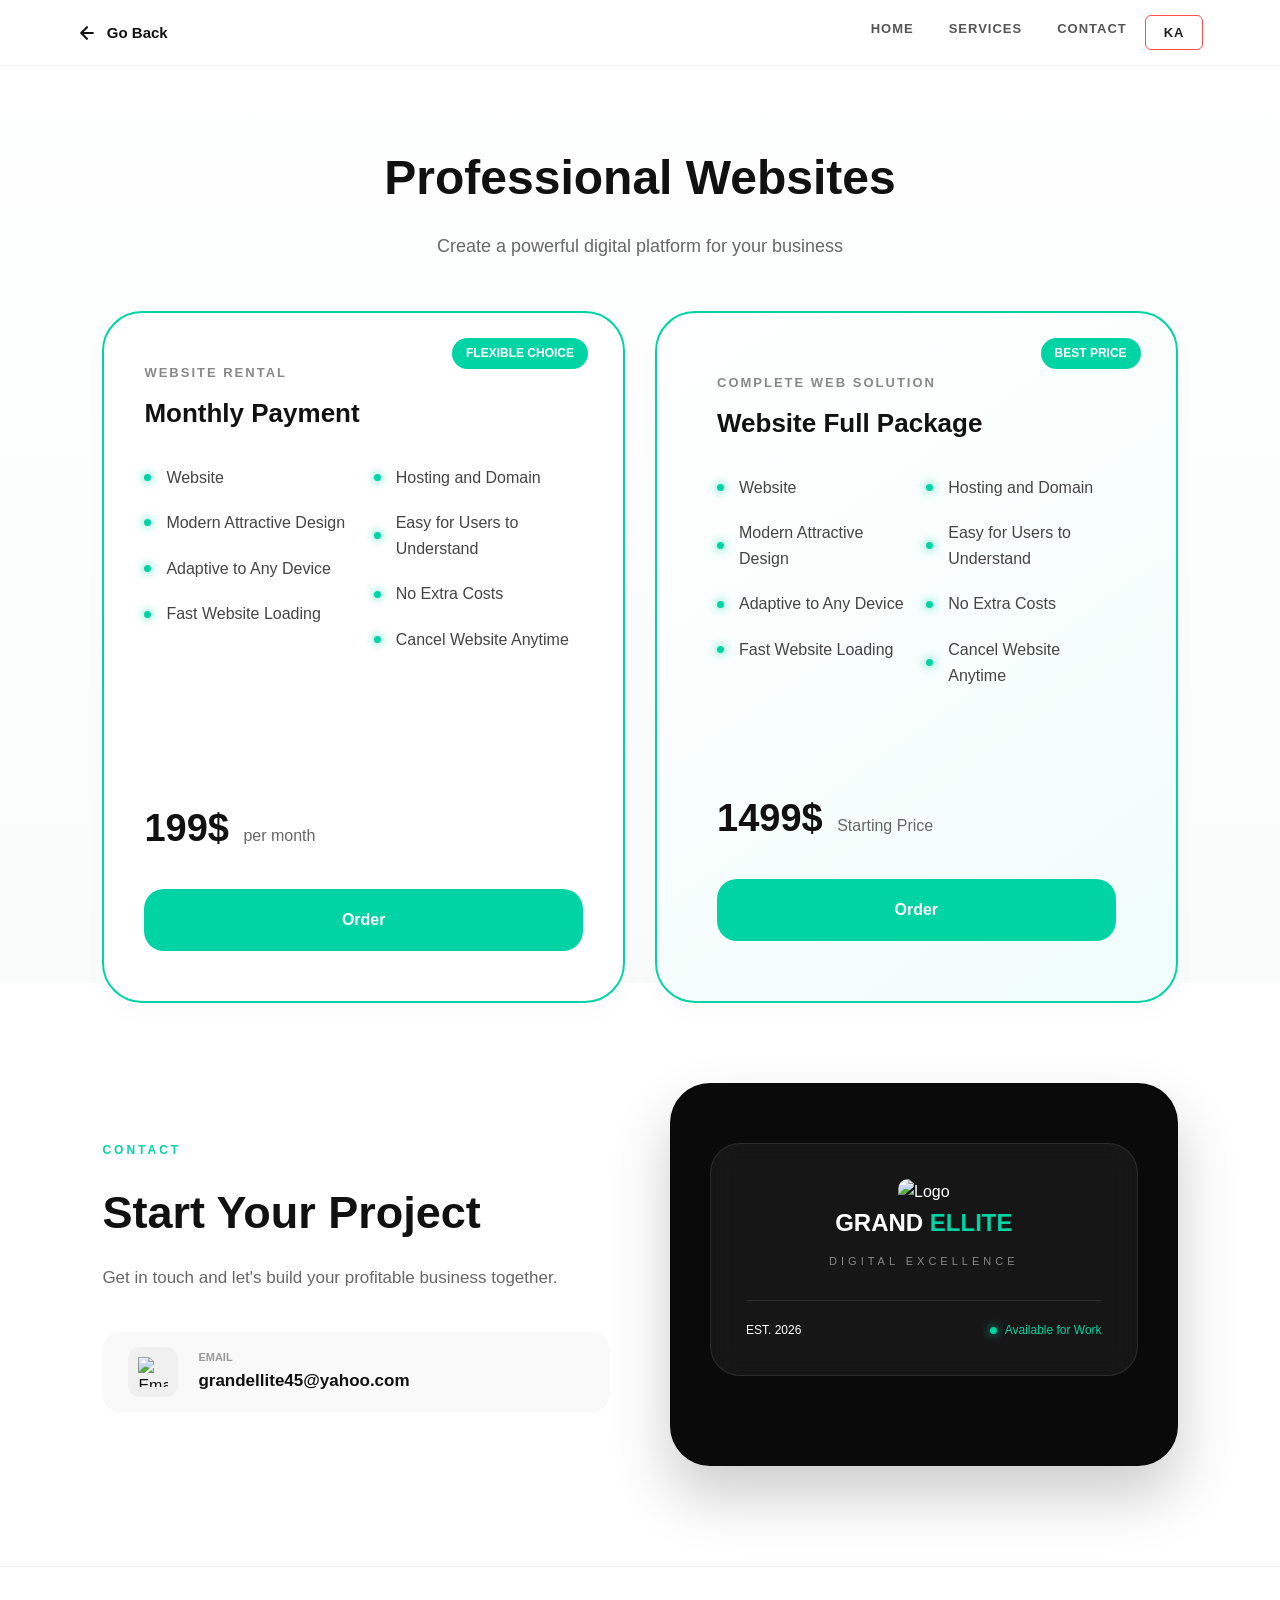
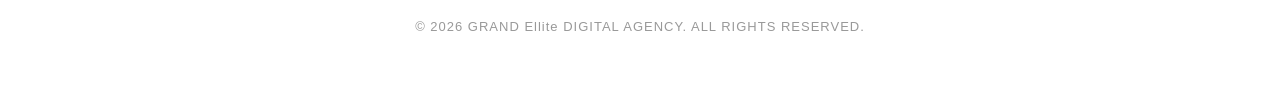
==== commit 46691992: "Update development.html with new icon and rental packages Updated the website's icon and modified th" ====
--- a/development.html
+++ b/development.html
@@ -4,7 +4,7 @@
 <meta charset="UTF-8">
 <meta name="viewport" content="width=device-width, initial-scale=1.0">
 <title>Web Development | Grand Ellite</title>
-<link rel="icon" type="image/jpg" href="https://res.cloudinary.com/dri8nh3tr/image/upload/v1772201062/641848408_2750234395339167_1551131228666599855_n_m57xh0.jpg">    
+<link rel="icon" type="image/jpg" href="https://res.cloudinary.com/dri8nh3tr/image/upload/v1773676281/WhatsApp_Image_2026-03-16_at_19.22.04_e9onuj.jpg">    
 <link rel="stylesheet" href="style.css">
 <link rel="stylesheet" href="marketing.css"> 
 <meta name="description" content="Grand Ellite - Professional Digital Solutions & Web Development in Georgia. პროფესიონალური ციფრული გადაწყვეტილებები და ვებ-გვერდების დამზადება.">
@@ -42,59 +42,66 @@
     </div>
 </div>
 
+
 <section class="packages-section">
     <div class="full-service-hero">
-        <h1 data-key="web_h1">Professional <span class="accent">Websites</span></h1>
+        <h1 data-key="web_h1">Professional Websites</h1>
         <p class="hero-subtitle" data-key="web_p">Create a powerful digital platform for your business</p>
     </div>
 
-    <div class="single-package-container">
-        <div class="package-card-simple business-highlight featured-card">
-            <div class="pkg-badge highlight" data-key="best_choice">Best Value</div>
-            <div class="pkg-type accent-text" data-key="pkg_type">COMPLETE WEB SOLUTION</div>
-            <div class="pkg-title" data-key="pkg_title">Business Website Full Package</div>
+    <div class="packages-grid">
+        <div class="package-card-simple business-highlight">
+            <div class="pkg-badge" data-key="rental_badge">Flexible Choice</div>
+            <div class="pkg-type accent-text" data-key="rental_type">WEBSITE RENTAL</div>
+            <h3 class="pkg-title" data-key="rental_title">Monthly Payment</h3>
             
             <div class="pkg-grid-internal">
                 <ul class="pkg-list">
-                    <li><span class="dot"></span> <span data-key="feat_design">Unique Website Design</span></li>
-                    <li><span class="dot"></span> <span data-key="feat_ui">Modern UI/UX</span></li>
-                    <li><span class="dot"></span> <span data-key="feat_resp">Fully Responsive</span></li>
-                    <li><span class="dot"></span> <span data-key="feat_conv">Conversion Layout</span></li>
+                    <li><span class="dot"></span> <span data-key="feat_web">Website</span></li>
+                    <li><span class="dot"></span> <span data-key="feat_modern">Modern Attractive Design</span></li>
+                    <li><span class="dot"></span> <span data-key="feat_responsive">Adaptive to Any Device</span></li>
+                    <li><span class="dot"></span> <span data-key="feat_fast">Fast Website Loading</span></li>
                 </ul>
                 <ul class="pkg-list">
-                    <li><span class="dot"></span> <span data-key="feat_maps">Google Maps Integration</span></li>
-                    <li><span class="dot"></span> <span data-key="feat_panel">Control Panel</span></li>
-                    <li><span class="dot"></span> <span data-key="feat_perf">High Performance</span></li>
-                    <li><span class="dot"></span> <span data-key="feat_dev">Modern Standards</span></li>
+                    <li><span class="dot"></span> <span data-key="feat_host_dom">Hosting and Domain</span></li>
+                    <li><span class="dot"></span> <span data-key="feat_easy">Easy for Users to Understand</span></li>
+                    <li><span class="dot"></span> <span data-key="feat_no_costs">No Extra Costs</span></li>
+                    <li><span class="dot"></span> <span data-key="feat_cancel">Cancel Website Anytime</span></li>
                 </ul>
             </div>
-<!-- 
-            <div class="benefits-grid">
-                <div class="benefit-item">
-                    <div class="benefit-icon">📈</div>
-                    <h4 data-key="benefit1_h">Sales Growth</h4>
-                    <p data-key="benefit1_p">Your business is open 24/7, reaching more customers.</p>
-                </div>
-                
-                <div class="benefit-item">
-                    <div class="benefit-icon">🤝</div>
-                    <h4 data-key="benefit2_h">Build Trust</h4>
-                    <p data-key="benefit2_p">A professional site builds brand authority.</p>
-                </div>
-                
-                <div class="benefit-item">
-                    <div class="benefit-icon">⚡</div>
-                    <h4 data-key="benefit3_h">Automation</h4>
-                    <p data-key="benefit3_p">Save time: Customers find information effortlessly.</p>
-                </div>
-            </div> -->
 
             <div class="pkg-price-box">
-                <span class="price">1499 ₾</span>
-                <span class="price-label" data-key="start_from">Starting from</span>
+                <span class="price" data-key="199">199 $</span>
+                <span class="price-label" data-key="per_month">per month</span>
             </div>
+            <a href="#contact" class="pkg-btn" data-key="order_btn">Order</a>
+        </div>
+
+        <div class="package-card-simple business-highlight featured-card">
+            <div class="pkg-badge highlight" data-key="best_choice">Best Price</div>
+            <div class="pkg-type accent-text" data-key="pkg_type">COMPLETE WEB SOLUTION</div>
+            <h3 class="pkg-title" data-key="pkg_title_web">Website Full Package</h3>
             
-            <a href="#contact" class="pkg-btn" data-key="order_btn">Order Project</a>
+            <div class="pkg-grid-internal">
+                <ul class="pkg-list">
+                    <li><span class="dot"></span> <span data-key="feat_web">Website</span></li>
+                    <li><span class="dot"></span> <span data-key="feat_modern">Modern Attractive Design</span></li>
+                    <li><span class="dot"></span> <span data-key="feat_responsive">Adaptive to Any Device</span></li>
+                    <li><span class="dot"></span> <span data-key="feat_fast">Fast Website Loading</span></li>
+                </ul>
+                <ul class="pkg-list">
+                    <li><span class="dot"></span> <span data-key="feat_host_dom">Hosting and Domain</span></li>
+                    <li><span class="dot"></span> <span data-key="feat_easy">Easy for Users to Understand</span></li>
+                    <li><span class="dot"></span> <span data-key="feat_no_costs">No Extra Costs</span></li>
+                    <li><span class="dot"></span> <span data-key="feat_cancel">Cancel Website Anytime</span></li>
+                </ul>
+            </div>
+
+            <div class="pkg-price-box">
+                <span class="price" data-key="1499">1499 $</span>
+                <span class="price-label" data-key="start_from">Starting Price</span>
+            </div>
+            <a href="#contact" class="pkg-btn" data-key="order_btn">Order</a>
         </div>
     </div>
 </section>
@@ -122,7 +129,7 @@
         
         <div class="contact-branding-box">
             <div class="floating-card">
-                <img class="float-img" src="https://res.cloudinary.com/dri8nh3tr/image/upload/v1772201062/641848408_2750234395339167_1551131228666599855_n_m57xh0.jpg" alt="Logo">
+                <img class="float-img" src="https://res.cloudinary.com/dri8nh3tr/image/upload/v1773676724/white_uu71zy.jpg" alt="Logo">
                 <div class="card-logo">Grand <span>Ellite</span></div>
                 <p class="excellence-text">Digital Excellence</p>
                 <div class="card-footer">
@@ -141,4 +148,4 @@
 
 <script src="script.js"></script>
 </body>
-</html>+</html>
--- a/style.css
+++ b/style.css
@@ -238,13 +238,10 @@
     background:rgba(255,77,77,0.15);
 }
 
-@media (max-width:768px){
+@media (max-width:900px){
 
     .lang-btn{
-        margin-top:15px;
-        margin-left:0;
-        width:150px;
-        padding:10px;
+display: none;
     }}
 
 .services {
@@ -777,8 +774,8 @@
 }
 
 .faq-logo-box img {
-    width: 100%;
-    height: 100%;
+    width: 130%;
+    height: 130%;
     object-fit: contain;
 }
 
@@ -795,6 +792,7 @@
     line-height: 1.7;
     padding-left: 55px; 
 }
+
 
 @keyframes fadeInUp {
     from {
@@ -958,6 +956,111 @@
     transition: all 0.3s ease;
 }
 
+/* მთლიანი სექციის კონტეინერი */
+.referral-container {
+    display: flex;
+    align-items: center;
+    justify-content: space-between;
+    gap: 40px;
+    padding: 20px;
+}
+
+/* სურათის მხარე */
+.ref-image-side {
+    flex: 1;
+    display: flex;
+    justify-content: center;
+    align-items: center;
+    position: relative; /* მნიშვნელოვანია ბეჯისთვის */
+}
+
+/* სურათის შეფუთვა */
+.money-img-wrapper {
+    position: relative;
+    width: 100%;
+    max-width: 350px; /* აქ აკონტროლებ სურათის მაქსიმალურ ზომას */
+}
+
+.money-img-wrapper img {
+    width: 100%;
+    height: auto;
+    display: block;
+    object-fit: contain;
+}
+
+/* ბეჯი Get Paid - ზუსტი პოზიციონირება */
+.cash-badge {
+    position: absolute;
+    top: 0;
+    right: 0;
+    background: #ff4d05; /* შენი ნარინჯისფერი */
+    color: #fff;
+    padding: 10px 20px;
+    border-radius: 50px;
+    font-weight: 800;
+    font-size: clamp(12px, 2vw, 16px); /* ზომა იცვლება ეკრანის მიხედვით */
+    box-shadow: 0 10px 20px rgba(255, 77, 5, 0.3);
+    z-index: 10;
+    white-space: nowrap;
+    transform: rotate(5deg); /* ცოტა დახრილი უფრო სტილურია */
+}
+.hidden{
+    display:none;
+    align-items:center;
+    justify-content:center;
+    margin-left:18px;
+    padding:9px 18px;
+    font-size:13px;
+    font-weight:600;
+    letter-spacing:0.8px;
+    color:var(--text);
+    background:transparent;
+    border:1.8px solid var(--accent);
+    border-radius:6px; 
+    cursor:pointer;
+    transition: all var(--speed) ease;
+}
+
+.hidden:hover{
+    color:var(--accent);
+    border-color:var(--accent);
+    background:rgba(255,77,77,0.08);
+    transform:translateY(-2px);
+}
+
+.hidden:active{
+    transform:translateY(0);
+    background:rgba(255,77,77,0.15);
+}
+
+/* მობილურის რესპონსივი */
+@media screen and (max-width: 991px) {
+    .referral-container {
+        flex-direction: column; /* ერთმანეთის ქვეშ */
+        text-align: center;
+    }
+
+    .ref-content-side {
+        order: 1; /* ტექსტი იყოს პირველი */
+    }
+
+    .ref-image-side {
+        order: 2; /* სურათი იყოს მეორე */
+        width: 100%;
+        margin-top: 30px;
+    }
+
+    .money-img-wrapper {
+        max-width: 250px; /* მობილურზე ცოტა დავაპატარავოთ */
+    }
+
+    .cash-badge {
+        top: -10px;
+        right: -10px;
+        padding: 8px 16px;
+    }
+}
+
 /* მობილურზე რომ გამოჩნდეს */
 @media (max-width: 900px) {
     .burger {
@@ -986,6 +1089,10 @@
     nav a:last-child {
     border:none;
 
+}
+
+.hidden{
+    display: flex;
 }
 
     .contact-container {
@@ -1124,4 +1231,4 @@
     .hero-content{
         margin-top: 50px;
     }
-}+}
--- a/style.css
+++ b/style.css
@@ -238,13 +238,10 @@
     background:rgba(255,77,77,0.15);
 }
 
-@media (max-width:768px){
+@media (max-width:900px){
 
     .lang-btn{
-        margin-top:15px;
-        margin-left:0;
-        width:150px;
-        padding:10px;
+display: none;
     }}
 
 .services {
@@ -777,8 +774,8 @@
 }
 
 .faq-logo-box img {
-    width: 100%;
-    height: 100%;
+    width: 130%;
+    height: 130%;
     object-fit: contain;
 }
 
@@ -795,6 +792,7 @@
     line-height: 1.7;
     padding-left: 55px; 
 }
+
 
 @keyframes fadeInUp {
     from {
@@ -958,6 +956,111 @@
     transition: all 0.3s ease;
 }
 
+/* მთლიანი სექციის კონტეინერი */
+.referral-container {
+    display: flex;
+    align-items: center;
+    justify-content: space-between;
+    gap: 40px;
+    padding: 20px;
+}
+
+/* სურათის მხარე */
+.ref-image-side {
+    flex: 1;
+    display: flex;
+    justify-content: center;
+    align-items: center;
+    position: relative; /* მნიშვნელოვანია ბეჯისთვის */
+}
+
+/* სურათის შეფუთვა */
+.money-img-wrapper {
+    position: relative;
+    width: 100%;
+    max-width: 350px; /* აქ აკონტროლებ სურათის მაქსიმალურ ზომას */
+}
+
+.money-img-wrapper img {
+    width: 100%;
+    height: auto;
+    display: block;
+    object-fit: contain;
+}
+
+/* ბეჯი Get Paid - ზუსტი პოზიციონირება */
+.cash-badge {
+    position: absolute;
+    top: 0;
+    right: 0;
+    background: #ff4d05; /* შენი ნარინჯისფერი */
+    color: #fff;
+    padding: 10px 20px;
+    border-radius: 50px;
+    font-weight: 800;
+    font-size: clamp(12px, 2vw, 16px); /* ზომა იცვლება ეკრანის მიხედვით */
+    box-shadow: 0 10px 20px rgba(255, 77, 5, 0.3);
+    z-index: 10;
+    white-space: nowrap;
+    transform: rotate(5deg); /* ცოტა დახრილი უფრო სტილურია */
+}
+.hidden{
+    display:none;
+    align-items:center;
+    justify-content:center;
+    margin-left:18px;
+    padding:9px 18px;
+    font-size:13px;
+    font-weight:600;
+    letter-spacing:0.8px;
+    color:var(--text);
+    background:transparent;
+    border:1.8px solid var(--accent);
+    border-radius:6px; 
+    cursor:pointer;
+    transition: all var(--speed) ease;
+}
+
+.hidden:hover{
+    color:var(--accent);
+    border-color:var(--accent);
+    background:rgba(255,77,77,0.08);
+    transform:translateY(-2px);
+}
+
+.hidden:active{
+    transform:translateY(0);
+    background:rgba(255,77,77,0.15);
+}
+
+/* მობილურის რესპონსივი */
+@media screen and (max-width: 991px) {
+    .referral-container {
+        flex-direction: column; /* ერთმანეთის ქვეშ */
+        text-align: center;
+    }
+
+    .ref-content-side {
+        order: 1; /* ტექსტი იყოს პირველი */
+    }
+
+    .ref-image-side {
+        order: 2; /* სურათი იყოს მეორე */
+        width: 100%;
+        margin-top: 30px;
+    }
+
+    .money-img-wrapper {
+        max-width: 250px; /* მობილურზე ცოტა დავაპატარავოთ */
+    }
+
+    .cash-badge {
+        top: -10px;
+        right: -10px;
+        padding: 8px 16px;
+    }
+}
+
 /* მობილურზე რომ გამოჩნდეს */
 @media (max-width: 900px) {
     .burger {
@@ -986,6 +1089,10 @@
     nav a:last-child {
     border:none;
 
+}
+
+.hidden{
+    display: flex;
 }
 
     .contact-container {
@@ -1124,4 +1231,4 @@
     .hero-content{
         margin-top: 50px;
     }
-}+}
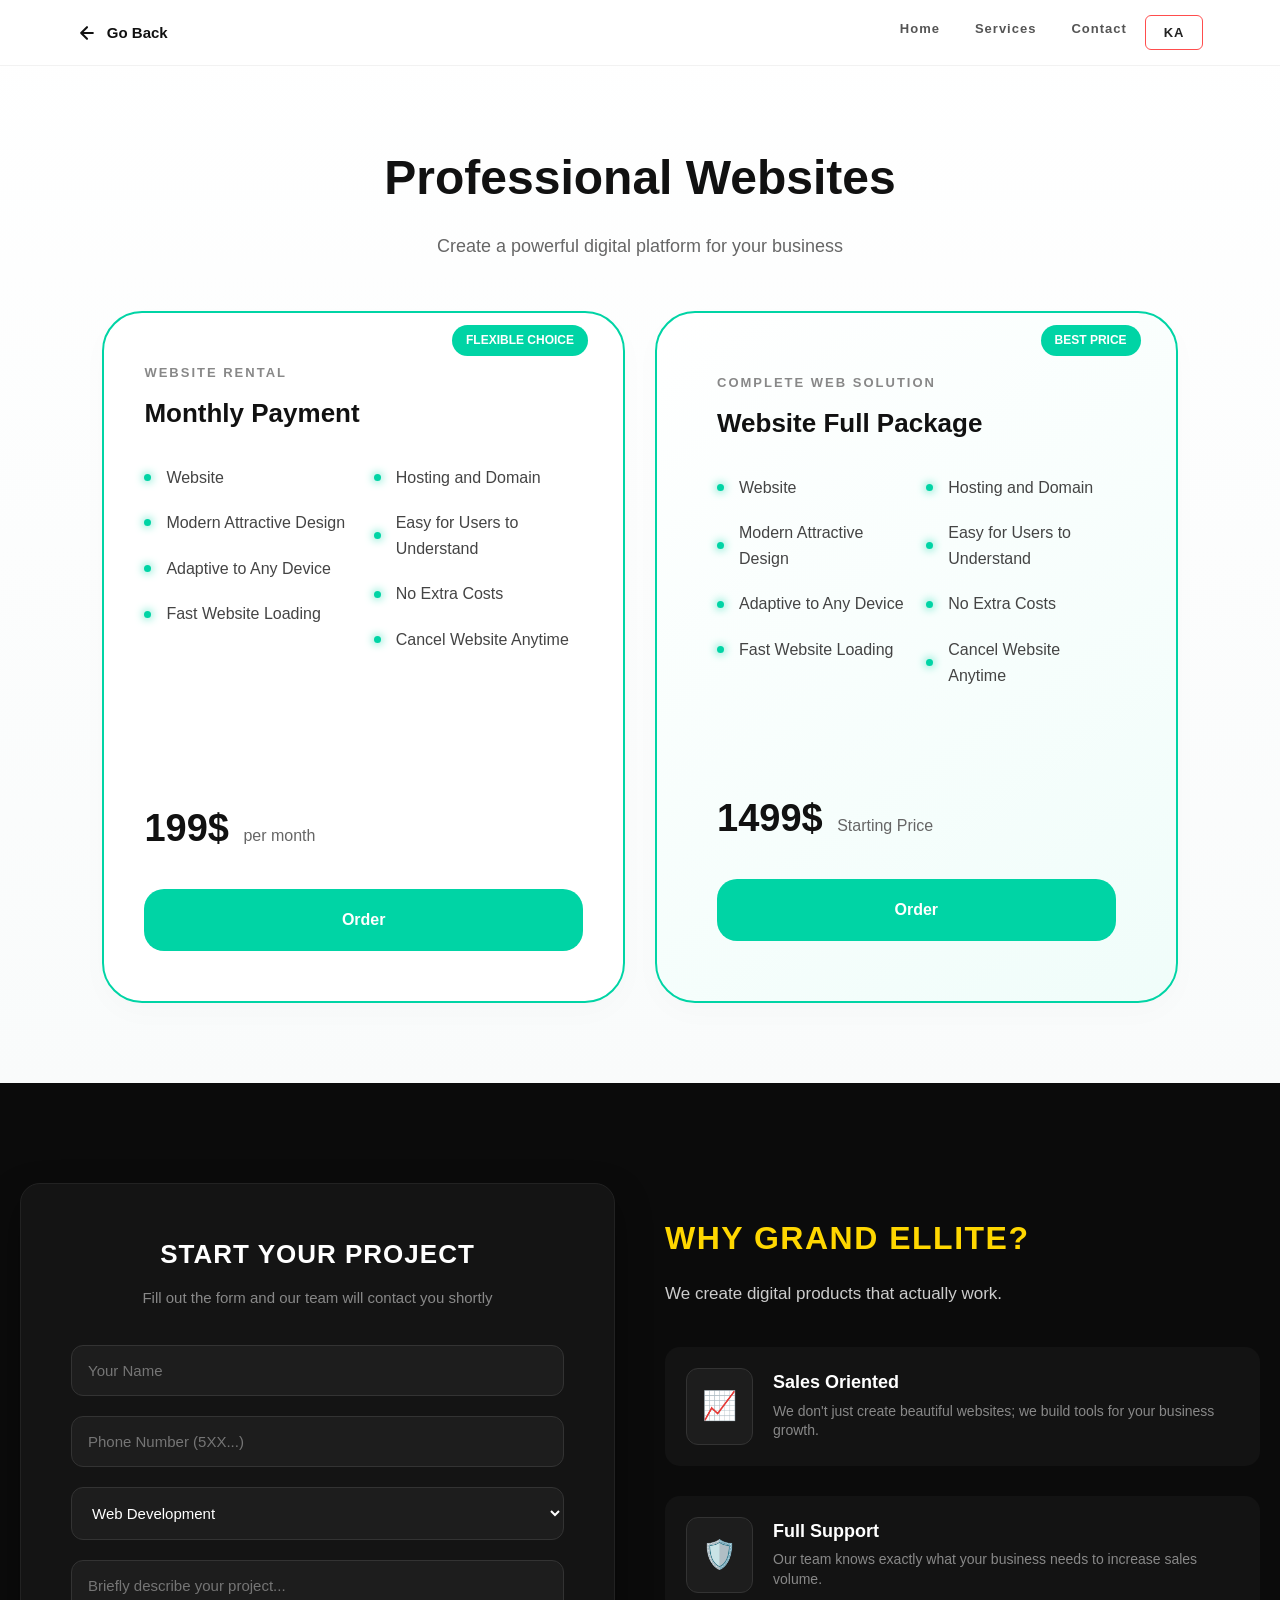
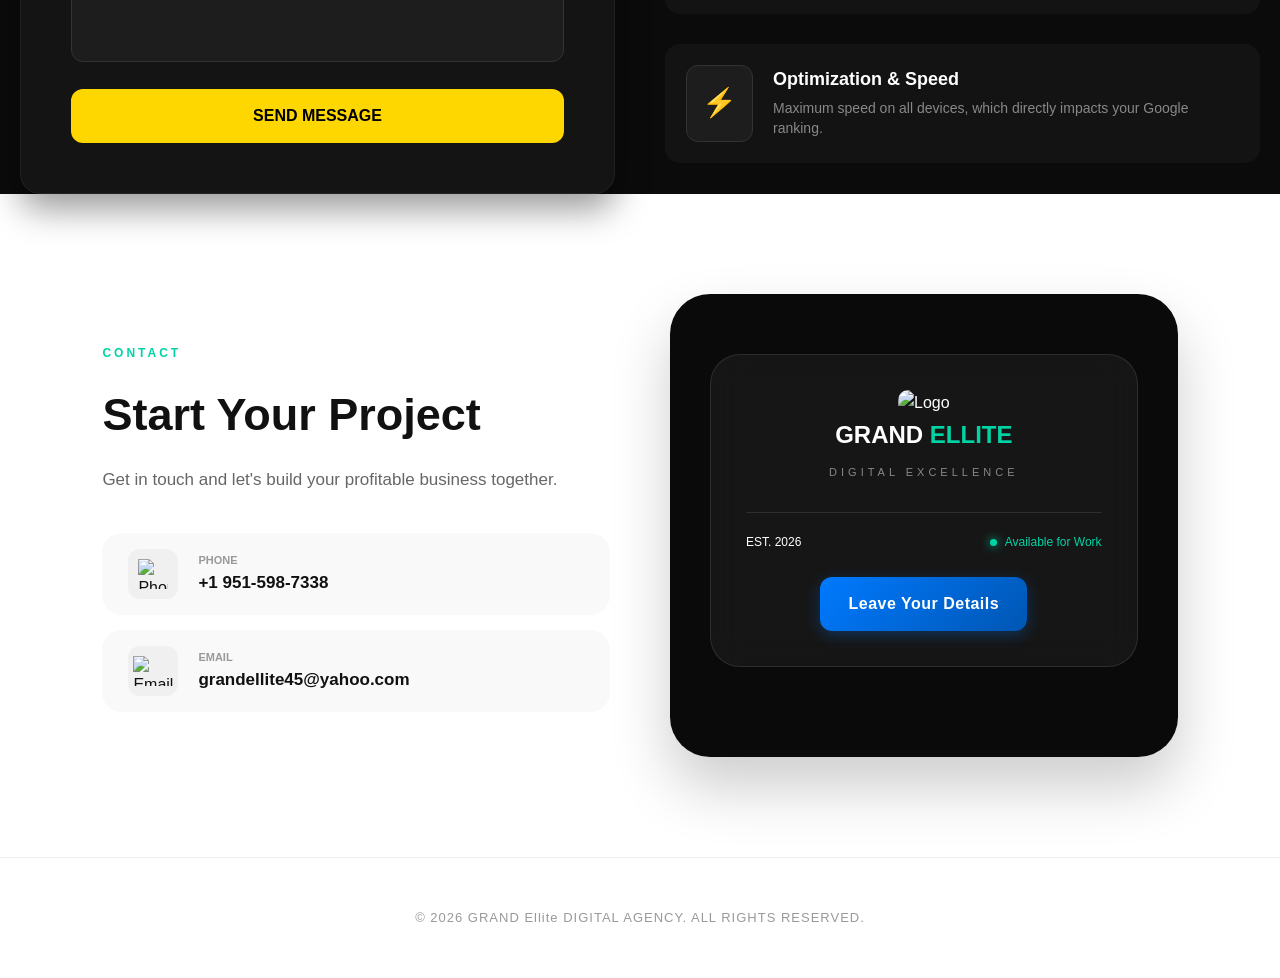
==== commit aee3521e: "Update development.html" ====
--- a/development.html
+++ b/development.html
@@ -106,22 +106,99 @@
     </div>
 </section>
 
+<section class="ge-main-wrapper">
+    <div class="ge-grid-container">
+        
+        <div class="ge-form-block">
+            <div class="ge-header">
+                <h2 data-key="cont_h2">Start a Project with Grand Ellite</h2>
+                <p data-key="cont_p">Fill out the form and our team will contact you shortly</p>
+            </div>
+
+            <form id="invisible-form" class="ge-form">
+                <div class="ge-input-group">
+                    <input type="text" id="user_name" data-key="ph_name" placeholder="Your Name" required>
+                </div>
+
+                <div class="ge-input-group">
+                    <input type="number" id="user_phone" data-key="ph_phone" placeholder="Phone Number (5XX...)" required onwheel="return false;">
+                </div>
+
+                <div class="ge-input-group">
+                    <select id="user_service" required>
+                        <option value="Web Development" data-key="opt_web">Web Development</option>
+                    </select>
+                </div>
+
+                <div class="ge-input-group">
+                    <textarea id="user_details" data-key="ph_details" rows="4" placeholder="Briefly describe your project..." style="resize: none;"></textarea>
+                </div>
+
+                <button type="submit" id="submit-btn" class="ge-btn">
+                    <span data-key="btn_send">Send Message</span>
+                </button>
+                
+                <div id="success-msg" class="success-message" data-key="success_msg">
+                    ✔ Thank you! Your request has been received.
+                </div>
+            </form>
+        </div>
+
+        <div class="ge-info-block">
+            <div class="ge-info-content">
+                <h3 data-key="why_title">Why Grand Ellite?</h3>
+                <p data-key="why_desc">We create digital products that actually work.</p>
+                
+                <ul class="ge-features-list">
+                    <li>
+                        <span class="icon">📈</span>
+                        <div>
+                            <h4 data-key="feat_sales_h">Sales Oriented</h4>
+                            <p data-key="feat_sales_p">We don't just create beautiful websites; we build tools for your business growth.</p>
+                        </div>
+                    </li>
+                    <li>
+                        <span class="icon">🛡️</span>
+                        <div>
+                            <h4 data-key="feat_supp_h">Full Support</h4>
+                            <p data-key="feat_supp_p">Our team knows exactly what your business needs to increase sales volume.</p>
+                        </div>
+                    </li>
+                    <li>
+                        <span class="icon">⚡</span>
+                        <div>
+                            <h4 data-key="feat_speed_h">Optimization & Speed</h4>
+                            <p data-key="feat_speed_p">Maximum speed on all devices, which directly impacts your Google ranking.</p>
+                        </div>
+                    </li>
+                </ul>
+            </div>
+        </div>
+
+    </div>
+</section>
+
 <section class="contact" id="contact">
     <div class="contact-container">
         <div class="contact-info">
             <span class="sub-title" data-key="cont_sub">Contact</span>
-            <h2 class="contact-title" data-key="cont_h2">Start Your <span class="accent">Project</span></h2>
+            <h2 class="contact-title" data-key="cont_h2">Let's Start Your <span class="accent">Project</span></h2>
             <p class="contact-desc" data-key="cont_desc">Get in touch and let's build your profitable business together.</p>
             
             <div class="contact-methods">
-                
-<a href="mailto:grandellite45@yahoo.com" class="method-item">
+                <a href="tel:+995593216321" class="method-item">
+                    <div class="icon-img-box"><img src="https://cdn-icons-png.flaticon.com/512/3616/3616215.png" alt="Phone" class="method-img"></div>
+<div>
+    <h4 data-key="phone">ტელეფონი</h4>
+    <p data-key="number" >+1 951-598-7338</p>
+</div>                </a>
+<a href="mailto:grandellite45@yahoo.com" class="method-item" onclick="copyEmail(event, 'grandellite45@yahoo.com')">
     <div class="icon-img-box">
-        <img src="https://cdn-icons-png.flaticon.com/512/542/542689.png" alt="Email" class="method-img">
+        <img src="https://cdn-icons-png.flaticon.com/512/542/542689.png" alt="Email" class="method-img" style="width:40px;">
     </div>
     <div>
         <h4 data-key="email">Email</h4>
-        <p>grandellite45@yahoo.com</p>
+        <p id="email-text">grandellite45@yahoo.com</p>
     </div>
 </a>
             </div> 
@@ -135,11 +212,17 @@
                 <div class="card-footer">
                     <span>EST. 2026</span>
                     <div class="availability" data-key="avail">
-                        <span class="dot"></span> Available for Work
+                        <span class="dot"></span> Available for work
                     </div>
                 </div>
-            </div>
-      </div>
+                <div class="ge-info-content">
+    <div class="ge-contact-action">
+        <a href="#invisible-form" class="ge-scroll-btn" data-key="sakon">Leave Your Details</a>
+    </div>
+</div>
+            </div>
+        </div>
+    </div>
 </section>
 
 <footer data-key="footer">
--- a/style.css
+++ b/style.css
@@ -63,7 +63,6 @@
     margin-left: 35px;
     font-size: 13px;
     font-weight: 700;
-    text-transform: uppercase;
     letter-spacing: 1px;
     position: relative;
     padding-bottom: 6px;
@@ -237,7 +236,24 @@
     transform:translateY(0);
     background:rgba(255,77,77,0.15);
 }
-
+body {
+    opacity: 0;
+    filter: blur(10px);
+    transform: translateY(20px);
+    transition: all 0.7s cubic-bezier(0.22, 1, 0.36, 1);
+}
+
+body.is-visible {
+    opacity: 1;
+    filter: blur(0);
+    transform: translateY(0);
+}
+
+body.is-leaving {
+    opacity: 0;
+    transform: translateY(-20px);
+    filter: blur(5px);
+}
 @media (max-width:900px){
 
     .lang-btn{
@@ -385,19 +401,6 @@
 .item-1 { transform: translateY(-20px); }
 .item-2 { transform: translateY(20px); }
 .gallery-item:hover img { transform: scale(1.1) rotate(2deg); }
-
-.badge-discount {
-    position: absolute;
-    top: 30px;
-    right: 30px;
-    background: #f43f5e;
-    color: white;
-    padding: 8px 20px;
-    border-radius: 50px;
-    font-weight: 900;
-    font-size: 13px;
-    z-index: 10;
-}
 
 .wa-container {
     position: fixed;
@@ -819,6 +822,7 @@
     background-color: #0b0b0b;
     color: #fff;
     font-family: 'Segoe UI', sans-serif;
+    margin-top: -100px;
 }
 
 .referral-container {
@@ -1232,3 +1236,261 @@
         margin-top: 50px;
     }
 }
+
+
+.ge-main-wrapper {
+    padding: 100px 20px;
+    background: #0b0b0b; 
+    display: flex;
+    justify-content: center;
+    font-family: 'Helvetica Neue', Helvetica, Arial, sans-serif;
+}
+
+.ge-grid-container {
+    max-width: 1300px;
+    width: 100%;
+    display: grid;
+    grid-template-columns: 1fr 1fr; 
+    gap: 50px;
+    align-items: center;
+}
+
+.ge-form-block {
+    background: #141414;
+    padding: 50px;
+    border-radius: 20px;
+    border: 1px solid #222;
+    box-shadow: 0 15px 35px rgba(0,0,0,0.4);
+    transition: 0.4s;
+}
+
+.ge-form-block:hover {
+    border-color: gold;
+}
+
+.ge-header {
+    text-align: center;
+    margin-bottom: 35px;
+}
+
+.ge-header h2 {
+    color: white;
+    font-size: 26px;
+    margin-bottom: 12px;
+    text-transform: uppercase;
+    letter-spacing: 1px;
+}
+
+.ge-header p {
+    color: #888;
+    font-size: 15px;
+    line-height: 1.5;
+}
+
+.ge-input-group {
+    margin-bottom: 20px;
+}
+
+.ge-input-group input, 
+.ge-input-group select, 
+.ge-input-group textarea {
+    width: 100%;
+    padding: 16px;
+    background: #1d1d1d;
+    border: 1px solid #333;
+    border-radius: 12px;
+    color: #fff;
+    font-size: 15px;
+    outline: none;
+    box-sizing: border-box;
+    transition: 0.3s;
+}
+
+.ge-input-group input:focus, 
+.ge-input-group select:focus, 
+.ge-input-group textarea:focus {
+    border-color: gold;
+    background: #252525;
+}
+
+.ge-btn {
+    width: 100%;
+    padding: 18px;
+    background: gold;
+    border: none;
+    border-radius: 12px;
+    color: #000;
+    font-weight: bold;
+    cursor: pointer;
+    transition: 0.4s cubic-bezier(0.175, 0.885, 0.32, 1.275);
+    font-size: 16px;
+    text-transform: uppercase;
+}
+
+.ge-btn:hover {
+    transform: translateY(-5px);
+    box-shadow: 0 8px 20px rgba(255, 215, 0, 0.3);
+}
+
+.success-message {
+    display: none;
+    color: #25D366;
+    text-align: center;
+    margin-top: 20px;
+    font-weight: bold;
+    font-size: 16px;
+}
+
+input::-webkit-outer-spin-button, 
+input::-webkit-inner-spin-button {
+    -webkit-appearance: none;
+    margin: 0;
+}
+
+.ge-info-block {
+    color: white;
+}
+
+.ge-info-content h3 {
+    color: gold;
+    font-size: 32px;
+    margin-bottom: 15px;
+    text-transform: uppercase;
+    letter-spacing: 1.5px;
+}
+
+.ge-info-content > p {
+    color: #ccc;
+    font-size: 17px;
+    margin-bottom: 40px;
+    line-height: 1.6;
+}
+
+.ge-features-list {
+    list-style: none;
+    padding: 0;
+    display: flex;
+    flex-direction: column;
+    gap: 30px;
+}
+
+.ge-features-list li {
+    display: flex;
+    align-items: flex-start;
+    gap: 20px;
+    padding: 20px;
+    background: rgba(255,255,255,0.03);
+    border-radius: 15px;
+    border: 1px solid transparent;
+    transition: 0.3s;
+}
+
+.ge-features-list li:hover {
+    background: rgba(255,255,255,0.05);
+    border-color: rgba(255,215,0,0.2);
+}
+
+.ge-features-list .icon {
+    font-size: 28px;
+    background: #1d1d1d;
+    padding: 15px;
+    border-radius: 12px;
+    display: flex;
+    justify-content: center;
+    align-items: center;
+    border: 1px solid #333;
+}
+
+.ge-features-list h4 {
+    margin: 0 0 5px 0;
+    font-size: 18px;
+    color: #fff;
+}
+
+.ge-features-list p {
+    margin: 0;
+    color: #888;
+    font-size: 14px;
+    line-height: 1.4;
+}
+
+@media (max-width: 900px) {
+    .ge-grid-container {
+        grid-template-columns: 1fr; 
+        gap: 60px;
+    }
+    
+    .ge-form-block {
+        order: 1; 
+        padding: 30px;
+    }
+    
+    .ge-info-block {
+        order: 2;
+        text-align: center;
+    }
+    
+    .ge-features-list li {
+        text-align: left;
+        flex-direction: column;
+        align-items: center;
+    }
+    
+    .ge-header h2 { font-size: 22px; }
+}
+
+/* რბილი სქროლისთვის */
+html {
+    scroll-behavior: smooth;
+}
+
+/* ღილაკის კონტეინერი */
+.ge-contact-action {
+    margin-top: 25px;
+}
+
+/* მთავარი ღილაკის სტილი */
+.ge-scroll-btn {
+    display: inline-flex;
+    align-items: center;
+    justify-content: center;
+    padding: 14px 28px;
+    background: linear-gradient(135deg, #007aff 0%, #0056b3 100%);
+    color: #ffffff;
+    text-decoration: none;
+    border-radius: 12px;
+    font-size: 16px;
+    font-weight: 600;
+    letter-spacing: 0.5px;
+    box-shadow: 0 4px 15px rgba(0, 122, 255, 0.3);
+    transition: all 0.3s cubic-bezier(0.4, 0, 0.2, 1);
+    border: none;
+    cursor: pointer;
+}
+
+.ge-scroll-btn:hover {
+    transform: translateY(-3px);
+    box-shadow:     #00d4a5;
+;
+    background: linear-gradient(135deg, #0085ff 0%, #0062cc 100%);
+    color: #fff;
+}
+
+.ge-scroll-btn:active {
+    transform: translateY(-1px);
+    box-shadow: 0 2px 10px   #09b690;
+;
+}
+
+.ge-scroll-btn:hover::after {
+    transform: translateY(3px);
+}
+
+@media (max-width: 480px) {
+    .ge-scroll-btn {
+        width: 100%; 
+        padding: 16px;
+        font-size: 15px;
+        justify-content: center;
+    }
+}
--- a/marketing.css
+++ b/marketing.css
@@ -101,6 +101,7 @@
     display: flex;
     flex-direction: column;
     box-shadow: 0 10px 30px rgba(0,0,0,0.02);
+    cursor: pointer;
 }
 
 .package-card-simple:hover {
@@ -111,7 +112,7 @@
 
 .pkg-badge {
     position: absolute;
-    top: 25px;
+    top: 12px;
     right: 35px;
     background: #f0fdfa;
     color: #00d4a5;
--- a/style.css
+++ b/style.css
@@ -63,7 +63,6 @@
     margin-left: 35px;
     font-size: 13px;
     font-weight: 700;
-    text-transform: uppercase;
     letter-spacing: 1px;
     position: relative;
     padding-bottom: 6px;
@@ -237,7 +236,24 @@
     transform:translateY(0);
     background:rgba(255,77,77,0.15);
 }
-
+body {
+    opacity: 0;
+    filter: blur(10px);
+    transform: translateY(20px);
+    transition: all 0.7s cubic-bezier(0.22, 1, 0.36, 1);
+}
+
+body.is-visible {
+    opacity: 1;
+    filter: blur(0);
+    transform: translateY(0);
+}
+
+body.is-leaving {
+    opacity: 0;
+    transform: translateY(-20px);
+    filter: blur(5px);
+}
 @media (max-width:900px){
 
     .lang-btn{
@@ -385,19 +401,6 @@
 .item-1 { transform: translateY(-20px); }
 .item-2 { transform: translateY(20px); }
 .gallery-item:hover img { transform: scale(1.1) rotate(2deg); }
-
-.badge-discount {
-    position: absolute;
-    top: 30px;
-    right: 30px;
-    background: #f43f5e;
-    color: white;
-    padding: 8px 20px;
-    border-radius: 50px;
-    font-weight: 900;
-    font-size: 13px;
-    z-index: 10;
-}
 
 .wa-container {
     position: fixed;
@@ -819,6 +822,7 @@
     background-color: #0b0b0b;
     color: #fff;
     font-family: 'Segoe UI', sans-serif;
+    margin-top: -100px;
 }
 
 .referral-container {
@@ -1232,3 +1236,261 @@
         margin-top: 50px;
     }
 }
+
+
+.ge-main-wrapper {
+    padding: 100px 20px;
+    background: #0b0b0b; 
+    display: flex;
+    justify-content: center;
+    font-family: 'Helvetica Neue', Helvetica, Arial, sans-serif;
+}
+
+.ge-grid-container {
+    max-width: 1300px;
+    width: 100%;
+    display: grid;
+    grid-template-columns: 1fr 1fr; 
+    gap: 50px;
+    align-items: center;
+}
+
+.ge-form-block {
+    background: #141414;
+    padding: 50px;
+    border-radius: 20px;
+    border: 1px solid #222;
+    box-shadow: 0 15px 35px rgba(0,0,0,0.4);
+    transition: 0.4s;
+}
+
+.ge-form-block:hover {
+    border-color: gold;
+}
+
+.ge-header {
+    text-align: center;
+    margin-bottom: 35px;
+}
+
+.ge-header h2 {
+    color: white;
+    font-size: 26px;
+    margin-bottom: 12px;
+    text-transform: uppercase;
+    letter-spacing: 1px;
+}
+
+.ge-header p {
+    color: #888;
+    font-size: 15px;
+    line-height: 1.5;
+}
+
+.ge-input-group {
+    margin-bottom: 20px;
+}
+
+.ge-input-group input, 
+.ge-input-group select, 
+.ge-input-group textarea {
+    width: 100%;
+    padding: 16px;
+    background: #1d1d1d;
+    border: 1px solid #333;
+    border-radius: 12px;
+    color: #fff;
+    font-size: 15px;
+    outline: none;
+    box-sizing: border-box;
+    transition: 0.3s;
+}
+
+.ge-input-group input:focus, 
+.ge-input-group select:focus, 
+.ge-input-group textarea:focus {
+    border-color: gold;
+    background: #252525;
+}
+
+.ge-btn {
+    width: 100%;
+    padding: 18px;
+    background: gold;
+    border: none;
+    border-radius: 12px;
+    color: #000;
+    font-weight: bold;
+    cursor: pointer;
+    transition: 0.4s cubic-bezier(0.175, 0.885, 0.32, 1.275);
+    font-size: 16px;
+    text-transform: uppercase;
+}
+
+.ge-btn:hover {
+    transform: translateY(-5px);
+    box-shadow: 0 8px 20px rgba(255, 215, 0, 0.3);
+}
+
+.success-message {
+    display: none;
+    color: #25D366;
+    text-align: center;
+    margin-top: 20px;
+    font-weight: bold;
+    font-size: 16px;
+}
+
+input::-webkit-outer-spin-button, 
+input::-webkit-inner-spin-button {
+    -webkit-appearance: none;
+    margin: 0;
+}
+
+.ge-info-block {
+    color: white;
+}
+
+.ge-info-content h3 {
+    color: gold;
+    font-size: 32px;
+    margin-bottom: 15px;
+    text-transform: uppercase;
+    letter-spacing: 1.5px;
+}
+
+.ge-info-content > p {
+    color: #ccc;
+    font-size: 17px;
+    margin-bottom: 40px;
+    line-height: 1.6;
+}
+
+.ge-features-list {
+    list-style: none;
+    padding: 0;
+    display: flex;
+    flex-direction: column;
+    gap: 30px;
+}
+
+.ge-features-list li {
+    display: flex;
+    align-items: flex-start;
+    gap: 20px;
+    padding: 20px;
+    background: rgba(255,255,255,0.03);
+    border-radius: 15px;
+    border: 1px solid transparent;
+    transition: 0.3s;
+}
+
+.ge-features-list li:hover {
+    background: rgba(255,255,255,0.05);
+    border-color: rgba(255,215,0,0.2);
+}
+
+.ge-features-list .icon {
+    font-size: 28px;
+    background: #1d1d1d;
+    padding: 15px;
+    border-radius: 12px;
+    display: flex;
+    justify-content: center;
+    align-items: center;
+    border: 1px solid #333;
+}
+
+.ge-features-list h4 {
+    margin: 0 0 5px 0;
+    font-size: 18px;
+    color: #fff;
+}
+
+.ge-features-list p {
+    margin: 0;
+    color: #888;
+    font-size: 14px;
+    line-height: 1.4;
+}
+
+@media (max-width: 900px) {
+    .ge-grid-container {
+        grid-template-columns: 1fr; 
+        gap: 60px;
+    }
+    
+    .ge-form-block {
+        order: 1; 
+        padding: 30px;
+    }
+    
+    .ge-info-block {
+        order: 2;
+        text-align: center;
+    }
+    
+    .ge-features-list li {
+        text-align: left;
+        flex-direction: column;
+        align-items: center;
+    }
+    
+    .ge-header h2 { font-size: 22px; }
+}
+
+/* რბილი სქროლისთვის */
+html {
+    scroll-behavior: smooth;
+}
+
+/* ღილაკის კონტეინერი */
+.ge-contact-action {
+    margin-top: 25px;
+}
+
+/* მთავარი ღილაკის სტილი */
+.ge-scroll-btn {
+    display: inline-flex;
+    align-items: center;
+    justify-content: center;
+    padding: 14px 28px;
+    background: linear-gradient(135deg, #007aff 0%, #0056b3 100%);
+    color: #ffffff;
+    text-decoration: none;
+    border-radius: 12px;
+    font-size: 16px;
+    font-weight: 600;
+    letter-spacing: 0.5px;
+    box-shadow: 0 4px 15px rgba(0, 122, 255, 0.3);
+    transition: all 0.3s cubic-bezier(0.4, 0, 0.2, 1);
+    border: none;
+    cursor: pointer;
+}
+
+.ge-scroll-btn:hover {
+    transform: translateY(-3px);
+    box-shadow:     #00d4a5;
+;
+    background: linear-gradient(135deg, #0085ff 0%, #0062cc 100%);
+    color: #fff;
+}
+
+.ge-scroll-btn:active {
+    transform: translateY(-1px);
+    box-shadow: 0 2px 10px   #09b690;
+;
+}
+
+.ge-scroll-btn:hover::after {
+    transform: translateY(3px);
+}
+
+@media (max-width: 480px) {
+    .ge-scroll-btn {
+        width: 100%; 
+        padding: 16px;
+        font-size: 15px;
+        justify-content: center;
+    }
+}
